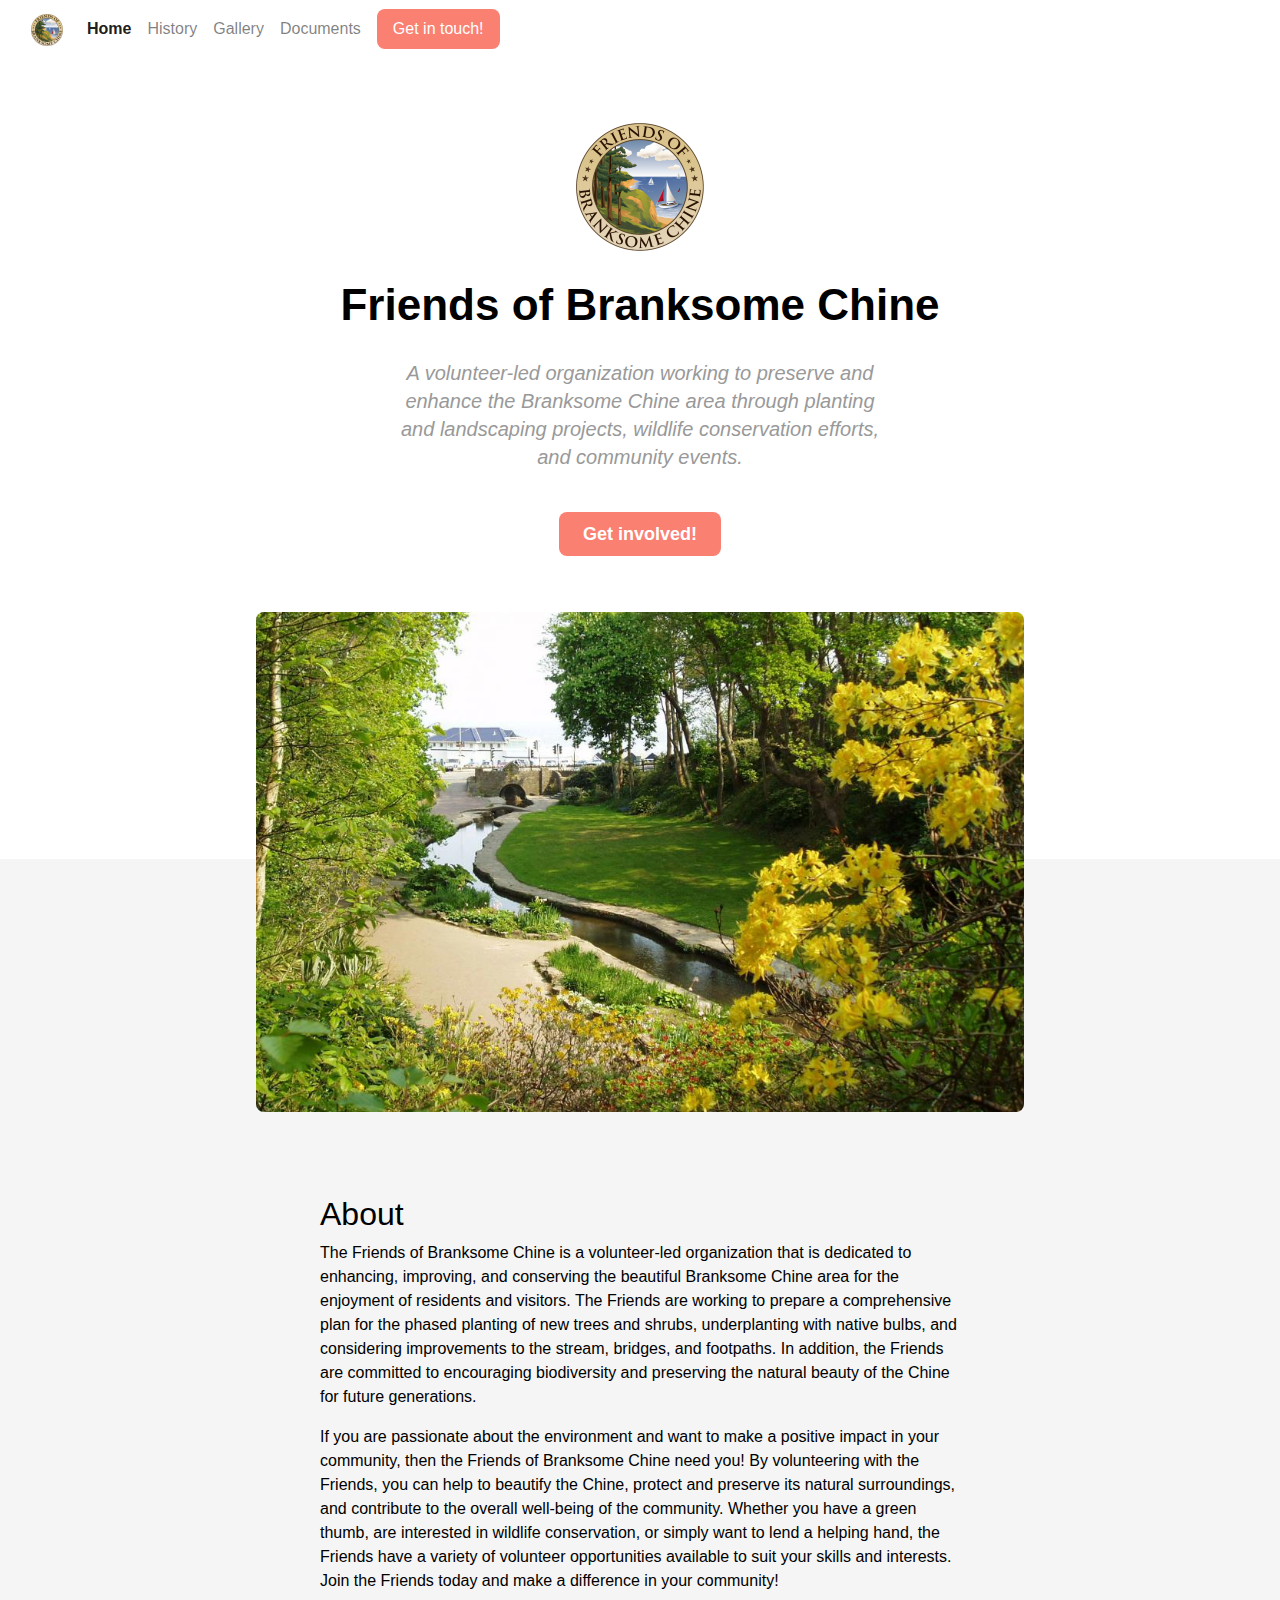
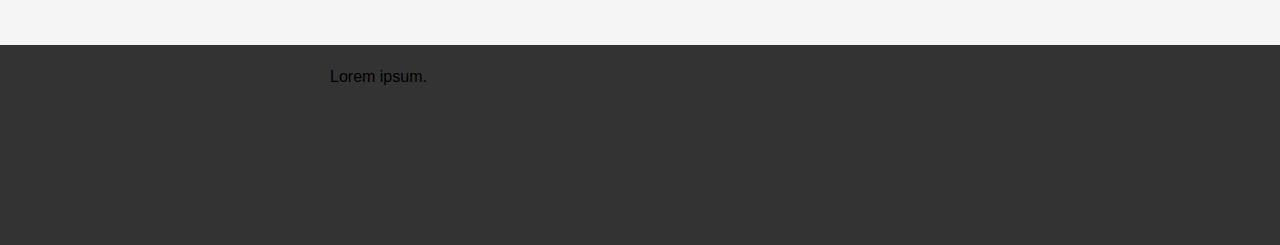
==== index.html @ 17264a04 "gallery tabs" ====
<!DOCTYPE html>
<html lang="en">
<head>
  <meta charset="UTF-8">
  <meta http-equiv="X-UA-Compatible" content="IE=edge">
  <meta name="viewport" content="width=device-width, initial-scale=1.0">
  <title>Friends of Branksome Chine</title>

  <link rel="stylesheet" href="https://cdn.jsdelivr.net/npm/bootstrap@4.3.1/dist/css/bootstrap.min.css" integrity="sha384-ggOyR0iXCbMQv3Xipma34MD+dH/1fQ784/j6cY/iJTQUOhcWr7x9JvoRxT2MZw1T" crossorigin="anonymous">
  <link rel="stylesheet" href="https://cdnjs.cloudflare.com/ajax/libs/font-awesome/6.2.1/css/all.min.css">

  <link rel="stylesheet" href="css/main.css">
  <link rel="stylesheet" href="css/navbar.css">
  <link rel="stylesheet" href="css/header.css">

  <script src="js/main.js"></script>
</head>

<body>

  <nav class="navbar navbar-expand-lg navbar-light bg-light">
    <div class="container-fluid">
      <a class="navbar-brand" href="#">
        <img src="img/logo.png" alt="logo" width="32" height="32">
      </a>
      <button class="navbar-toggler" type="button" data-bs-toggle="collapse" data-bs-target="#navbarTogglerDemo02" aria-controls="navbarTogglerDemo02" aria-expanded="false" aria-label="Toggle navigation">
        <span class="navbar-toggler-icon"></span>
      </button>
      <div class="collapse navbar-collapse" id="navbarTogglerDemo02">
        <ul class="navbar-nav me-auto mb-2 mb-lg-0">
          <li class="nav-item">
            <a class="nav-link active" aria-current="page" href="#">Home</a>
          </li>
          <li class="nav-item">
            <a class="nav-link" href="history.html">History</a>
          </li>
          <li class="nav-item">
            <a class="nav-link" href="gallery.html">Gallery</a>
          </li>
          <li class="nav-item">
            <a class="nav-link" href="documents.html">Documents</a>
          </li>
          <li class="nav-item">
            <a class="navbar-button nav-link" href="contact.html">Get in touch!</a>
          </li>
        </ul>
      </div>
    </div>
  </nav>

  <div class="header" style="height: 800px">
    <div class="section-container">
      <img src="img/logo.png" alt="logo" width="128" height="128">
      <h1>Friends of Branksome Chine</h1>
      <h3>A volunteer-led organization working to preserve and enhance the Branksome Chine area through planting and landscaping projects, wildlife conservation efforts, and community events.</h3>
      <a href="contact.html" class="button-main">Get involved!</a>
    </div>
    <img src="img/header.jpg" alt="header" id="header-img">
  </div>

  <div class="margin-container">
    <div class="section-container">
      <h2>About</h2>
      <p>The Friends of Branksome Chine is a volunteer-led organization that is dedicated to enhancing, improving, and conserving the beautiful Branksome Chine area for the enjoyment of residents and visitors. The Friends are working to prepare a comprehensive plan for the phased planting of new trees and shrubs, underplanting with native bulbs, and considering improvements to the stream, bridges, and footpaths. In addition, the Friends are committed to encouraging biodiversity and preserving the natural beauty of the Chine for future generations.</p>
      <p>If you are passionate about the environment and want to make a positive impact in your community, then the Friends of Branksome Chine need you! By volunteering with the Friends, you can help to beautify the Chine, protect and preserve its natural surroundings, and contribute to the overall well-being of the community. Whether you have a green thumb, are interested in wildlife conservation, or simply want to lend a helping hand, the Friends have a variety of volunteer opportunities available to suit your skills and interests. Join the Friends today and make a difference in your community!</p>
    </div>
  </div>

  <div class="footer">
    <div class="margin-container">
      <p>Lorem ipsum.</p>
    </div>
  </div>

</body>
</html>
---- css/main.css ----
* {
  box-sizing: border-box;
  /* border: 1px solid red; */
  font-family: 'Segoe UI', Tahoma, Verdana, sans-serif;
  color: black;
}

html { scroll-behavior:smooth }

body {
  margin: 0;
  background-color: whitesmoke;
}

h1 {
  margin: 64px auto;
  text-align: center;
  font-weight: 700;
}

p {
  font-size: 16px;
}

.blockquote {
  font-size: 16px;
  font-style: italic;
  opacity: 0.9;
  padding-left: 32px;
  margin: 32px;
  margin-left: 16px;
  border-left: 4px solid lightgray;
}

.img-history {
  width: 80%;
  height: 400px;
  margin: 32px auto;
  border-radius: 8px;
}

/* CONTAINERS */

.margin-container {
  margin: 0 25%;
}

.section-container {
  padding: 36px 0;
}

.doc-container {
  margin-top: -664px;
  margin-bottom: 128px;
}

.doc-item {
  width: 100%;
  height: 64px;
  margin-bottom: 16px;
  background-color: whitesmoke;
  border-radius: 8px;
}

.tabs-container {
  border-radius: 8px;
  display: flex;
  padding: 8px;
}

.tab {
  background-color: white;
  padding: 8px 16px;
  width: 128px;
  color: #888;
}

.tab:hover {
  color: #888;
  text-decoration: none;
  border-bottom: 4px solid rgba(250, 128, 114, 0.238);
}

.tab-active {
  background-color: white;
  padding: 8px 16px;
  width: 128px;
  font-weight: bold;
  color: black;
  border-bottom: 4px solid salmon;
}

.tab-active:hover {
  color: black;
  text-decoration: none;
}

.footer {
  background-color: #333;
  color: #aaa;
  padding: 20px;
  height: 200px;
}

/* BUTTONS */

.button-main {
  padding: 12px 24px;
  background-color: salmon;
  border-radius: 8px;
  text-decoration: none;
  color: white;
  font-size: large;
  font-weight: 600;
}

.button-main:hover {
  background-color: #ec6155;
  color: white;
  text-decoration: none;
}

/* FORMS */

.google-form {
  margin: 0 auto;
  width: 640px;
}
---- css/navbar.css ----
/* .navbar-main {
  overflow: hidden;
  background-color: white;
}

.navbar-main a {
  float: left;
  display: block;
  color: black;
  text-align: center;
  padding: 12px 24px;
  text-decoration: none;
  font-size: 16px;
}

.navbar-main a:hover {
  border-bottom: 4px solid #a9e4d0;
}

.navbar-main a.active {
  border-bottom: 4px solid #129c6e;
}

.navbar-main .icon {
  display: none;
}

@media screen and (max-width: 600px) {
  .navbar-main a:not(:first-child) {display: none;}
  .navbar-main a.icon {
    float: right;
    display: block;
  }
}

@media screen and (max-width: 600px) {
  .navbar.responsive {position: relative;}
  .navbar.responsive .icon {
    position: absolute;
    right: 0;
    top: 0;
  }
  .navbar.responsive a {
    float: none;
    display: block;
    text-align: left;
  }
} */

.navbar {
  background-color: white !important;
  top: 0;
  position: sticky;
  z-index: 5;
}

.nav-item .active {
  font-weight: 700;
}

.navbar-button {
  padding: 8px 16px !important;
  margin: 0 8px;
  border-radius: 8px;
  font-weight: 500;
  color: white !important;
  background-color: salmon;
}

.navbar-button:hover {
  background-color: tomato;
}
---- css/header.css ----
#header-img {
  width: 60%;
  border-radius: 8px;
  height: 500px;
  object-fit: cover;
}

#logo {
  width: 200px;
  border-radius: 50%;
  /* box-shadow: 0 10px 20px #aaa; */
}

.header {
  text-align: center;
  color: black;
  background-color: white;
  height: 640px;
  padding-bottom: 100px;
  display: flex;
  flex-direction: column;
  align-items: center;

  overflow: visible;
  margin-bottom: 300px;
}

.header .section-container {
  padding: 64px 25%;
}

.header h1 {
  font-size: 44px;
  line-height: 44px;
  margin: 32px 0;
}

.header h3 {
  font-weight: 400;
  font-size: 20px;
  font-style: italic;
  line-height: 28px;
  color: #999;
  margin: auto;
  margin-bottom: 50px;
  max-width: 500px;
}

.header h3 a {
  color: salmon;
  font-weight: 500;
}
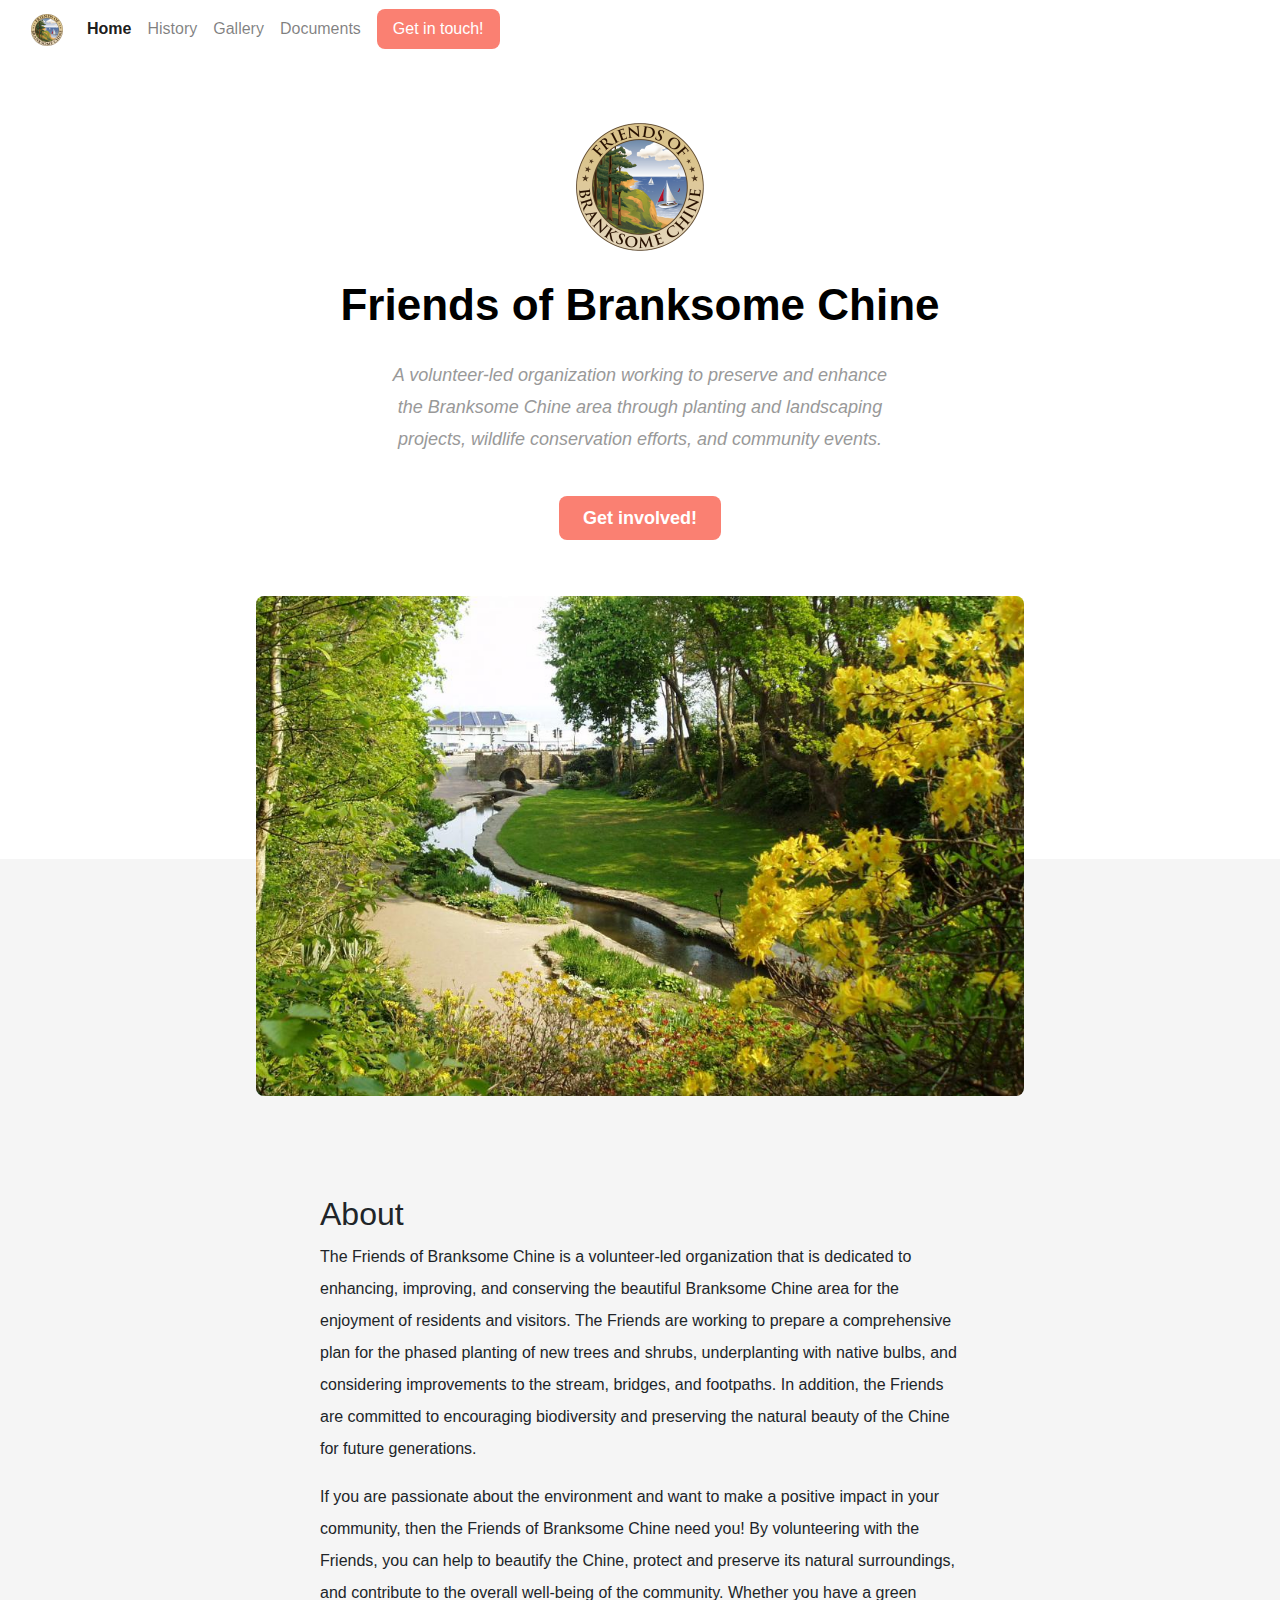
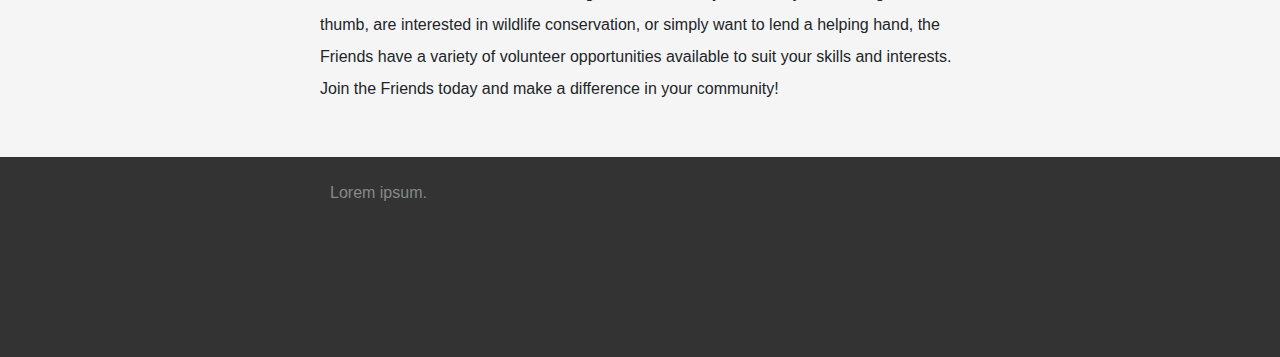
==== commit f136410d: "documents" ====
--- a/index.html
+++ b/index.html
@@ -13,7 +13,8 @@
   <link rel="stylesheet" href="css/navbar.css">
   <link rel="stylesheet" href="css/header.css">
 
-  <script src="js/main.js"></script>
+  <link rel="icon" type="image/x-icon" href="img/logo.png">
+  <!-- <script src="js/main.js"></script> -->
 </head>
 
 <body>
--- a/css/main.css
+++ b/css/main.css
@@ -2,7 +2,6 @@
   box-sizing: border-box;
   /* border: 1px solid red; */
   font-family: 'Segoe UI', Tahoma, Verdana, sans-serif;
-  color: black;
 }
 
 html { scroll-behavior:smooth }
@@ -20,6 +19,7 @@
 
 p {
   font-size: 16px;
+  line-height: 32px;
 }
 
 .blockquote {
@@ -35,7 +35,10 @@
 .img-history {
   width: 80%;
   height: 400px;
+  object-fit: cover;
   margin: 32px auto;
+  display: flex;
+  align-self: center;
   border-radius: 8px;
 }
 
@@ -50,16 +53,44 @@
 }
 
 .doc-container {
-  margin-top: -664px;
-  margin-bottom: 128px;
+  margin-top: -700px;
+  margin-bottom: 200px;
 }
 
 .doc-item {
   width: 100%;
   height: 64px;
   margin-bottom: 16px;
+  color: black;
+  text-decoration: none;
   background-color: whitesmoke;
   border-radius: 8px;
+  display: flex;
+  align-items: center;
+  justify-content: flex-start;
+  padding: 0 8px;
+}
+
+.doc-item:hover {
+  color: black;
+  background-color: #efefef;
+  text-decoration: none;
+}
+
+.fa-file-pdf {
+  color: tomato;
+  padding: 0 16px;
+}
+
+.fa-up-right-from-square {
+  padding: 0 16px;
+  margin-left: auto;
+}
+
+.doc-item p {
+  margin: 0;
+  line-height: 20px;
+  padding-right: 16px;
 }
 
 .tabs-container {
@@ -97,7 +128,7 @@
 
 .footer {
   background-color: #333;
-  color: #aaa;
+  color: #888;
   padding: 20px;
   height: 200px;
 }
--- a/css/header.css
+++ b/css/header.css
@@ -37,9 +37,9 @@
 
 .header h3 {
   font-weight: 400;
-  font-size: 20px;
+  font-size: 18px;
   font-style: italic;
-  line-height: 28px;
+  line-height: 32px;
   color: #999;
   margin: auto;
   margin-bottom: 50px;
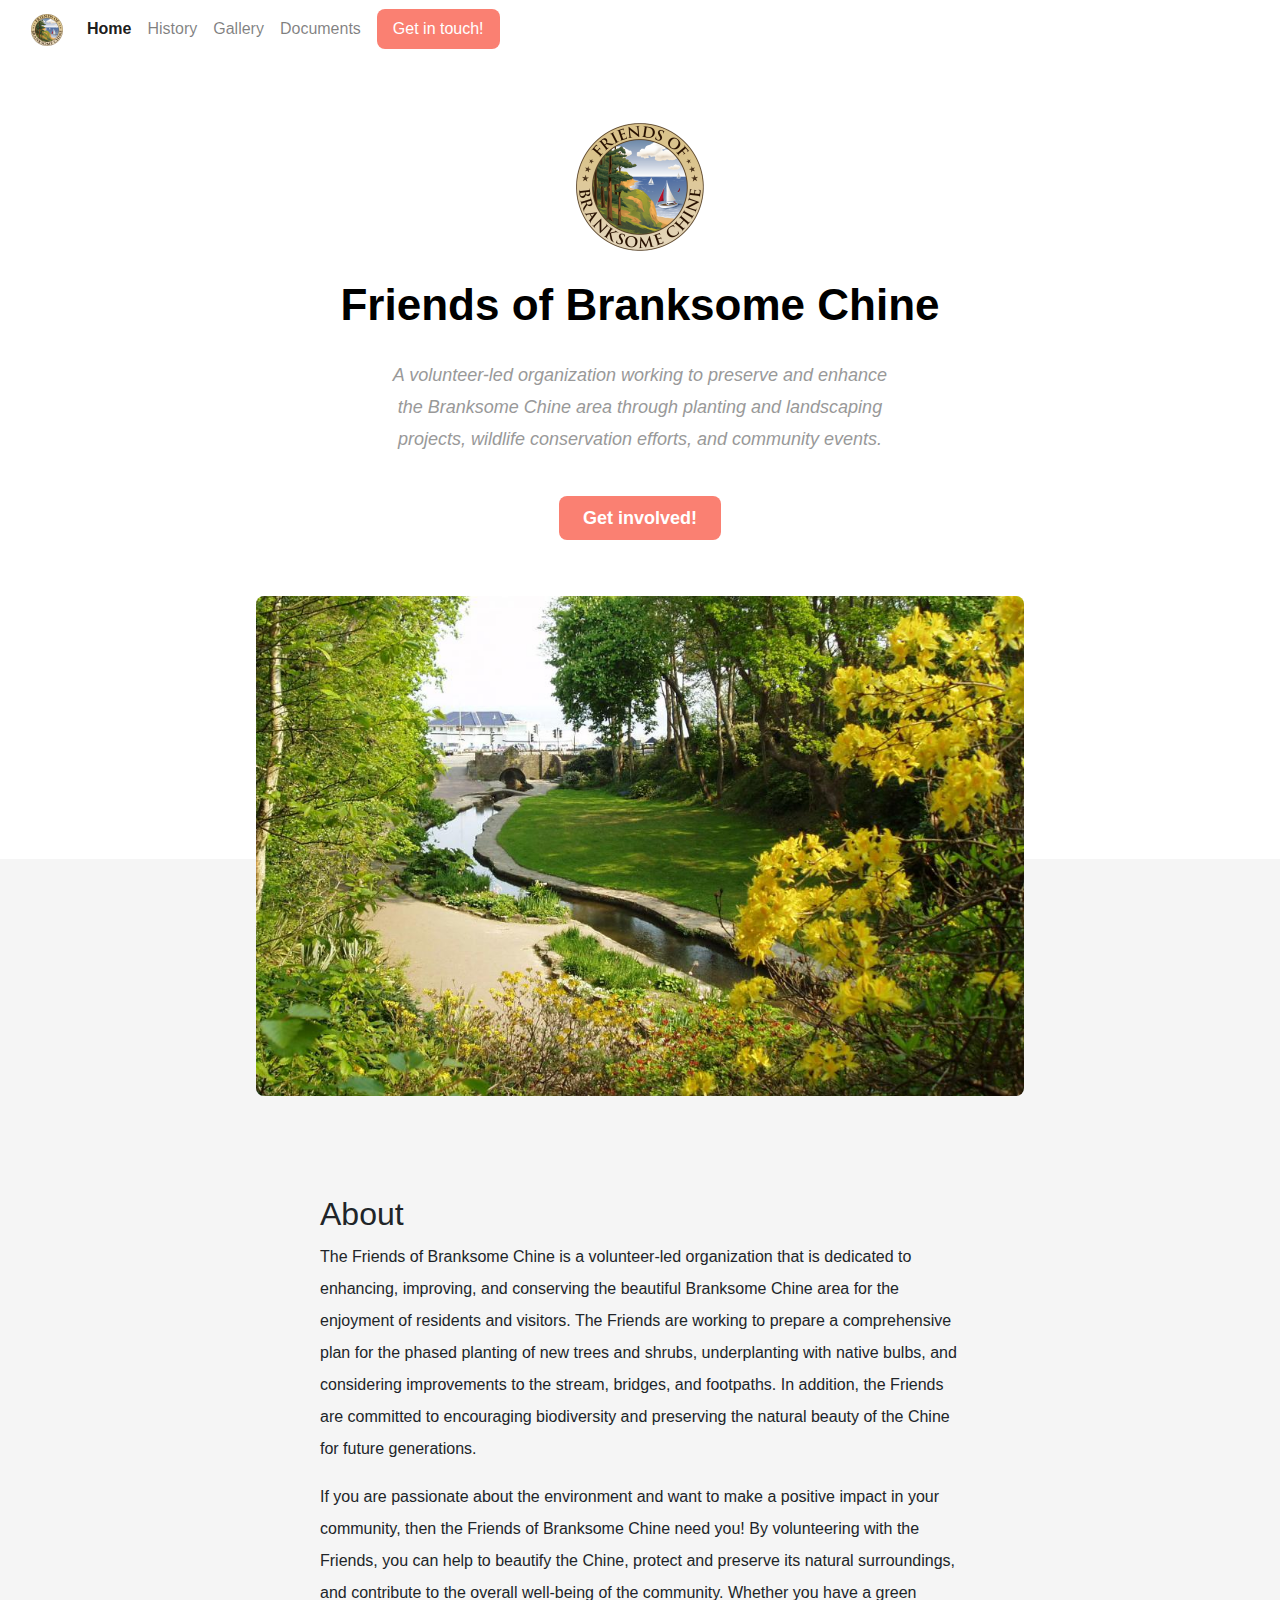
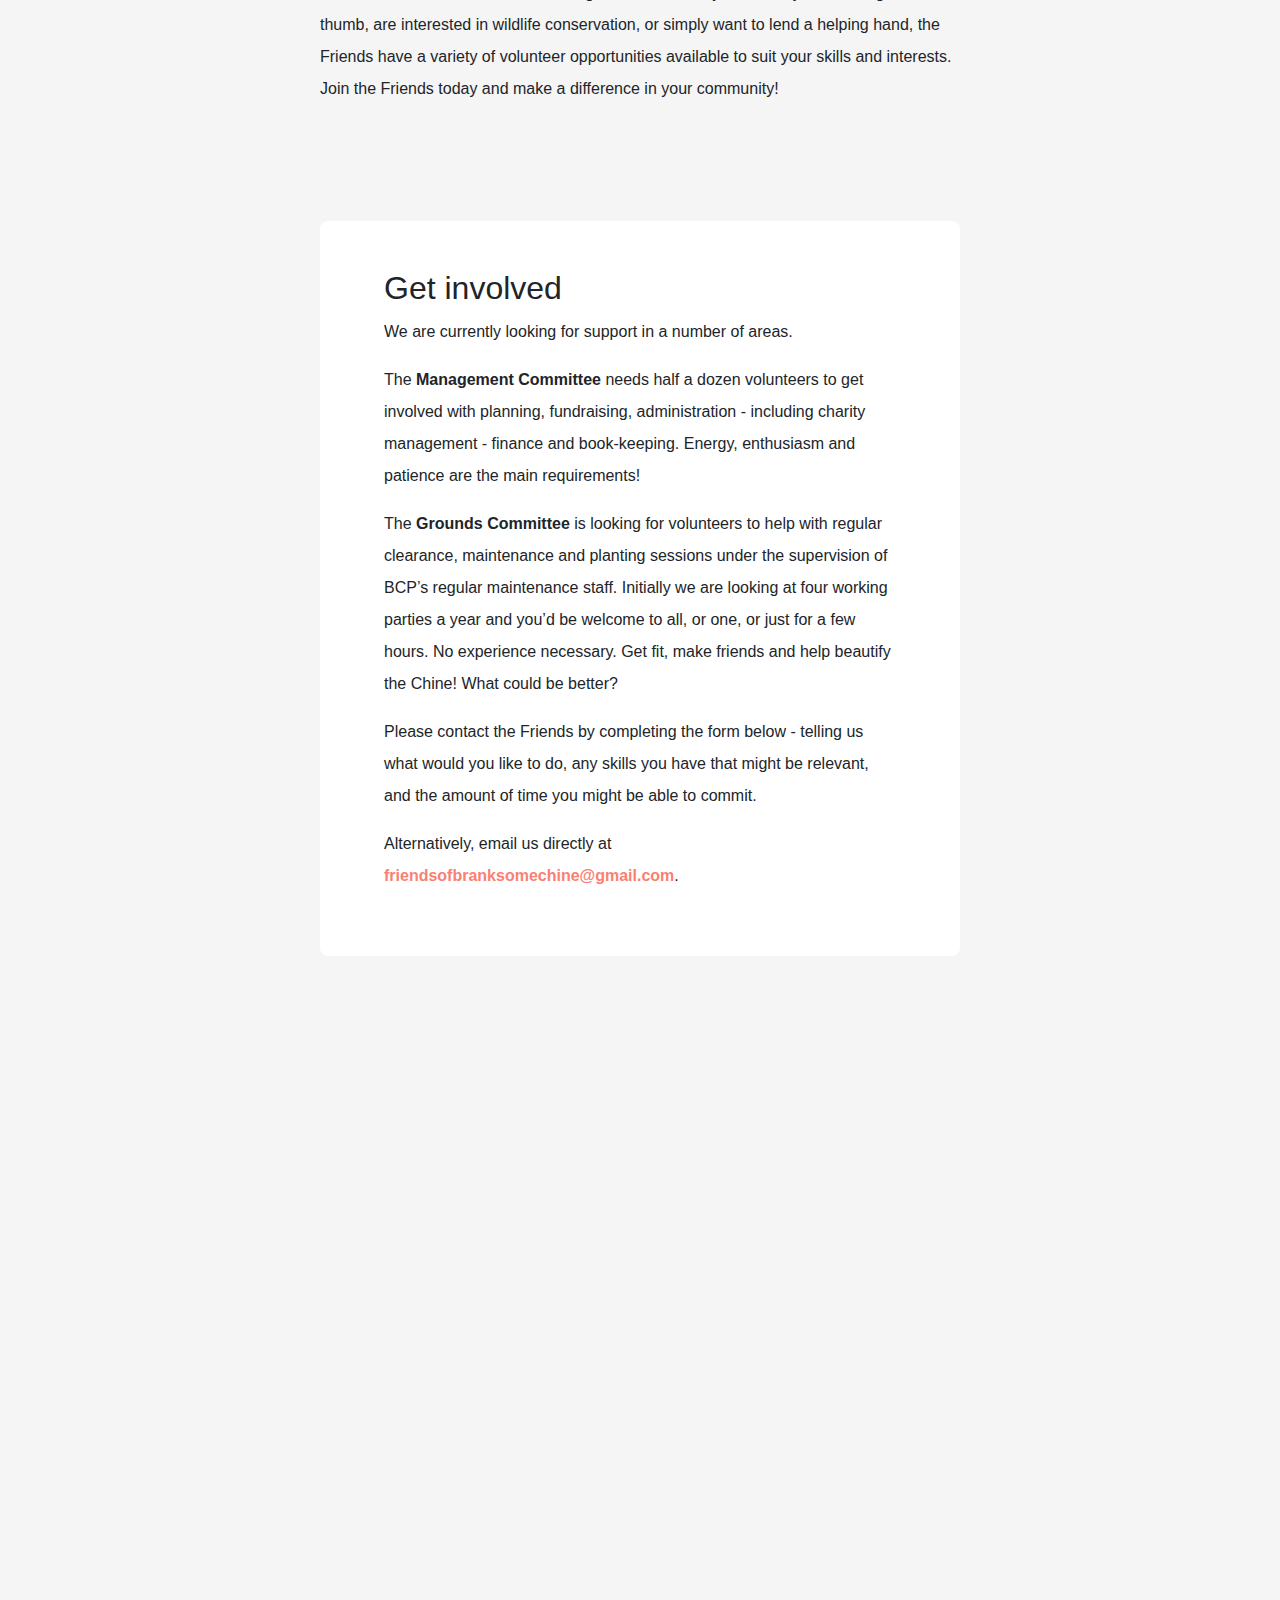
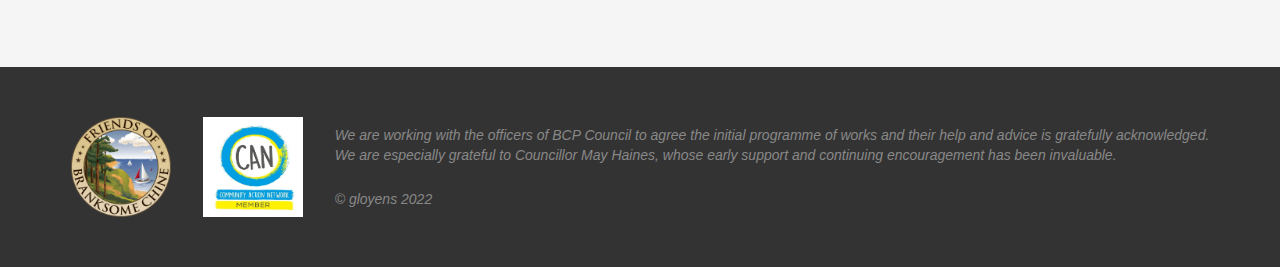
==== commit 9df63b05: "gallery popups, footer, content" ====
--- a/index.html
+++ b/index.html
@@ -54,7 +54,7 @@
       <img src="img/logo.png" alt="logo" width="128" height="128">
       <h1>Friends of Branksome Chine</h1>
       <h3>A volunteer-led organization working to preserve and enhance the Branksome Chine area through planting and landscaping projects, wildlife conservation efforts, and community events.</h3>
-      <a href="contact.html" class="button-main">Get involved!</a>
+      <a href="#get-involved" class="button-main">Get involved!</a>
     </div>
     <img src="img/header.jpg" alt="header" id="header-img">
   </div>
@@ -67,11 +67,29 @@
     </div>
   </div>
 
+  <div class="card-main" id="get-involved">
+    <h2>Get involved</h2>
+    <p>We are currently looking for support in a number of areas.</p>
+    <p>The <strong>Management Committee</strong> needs half a dozen volunteers to get involved with planning, fundraising, administration - including charity management - finance and book-keeping. Energy, enthusiasm and patience are the main requirements!</p>
+    <p>The <strong>Grounds Committee</strong> is looking for volunteers to help with regular clearance, maintenance and planting sessions under the supervision of BCP’s regular maintenance staff. Initially we are looking at four working parties a year and you’d be welcome to all, or one, or just for a few hours. No experience necessary. Get fit, make friends and help beautify the Chine! What could be better?</p>
+    <p>Please contact the Friends by completing the form below - telling us what would you like to do, any skills you have that might be relevant, and the amount of time you might be able to commit.</p>
+    <p>Alternatively, email us directly at <strong><a href="mailto:friendsofbranksomechine@gmail.com" style="color: salmon">friendsofbranksomechine@gmail.com</a></strong>.</p>
+  </div>
+
+  <div class="google-form">
+    <iframe src="https://docs.google.com/forms/d/e/1FAIpQLSddshNO_kPWOwT99ey_p-pSuvCIzfY43N3H43r5uEyTrW9k_w/viewform?embedded=true" width="640" height="640" frameborder="0" marginheight="0" marginwidth="0">Loading…</iframe>
+  </div>
+
+
   <div class="footer">
-    <div class="margin-container">
-      <p>Lorem ipsum.</p>
+    <div class="footer-container">
+      <img src="img/logo.png">
+      <img src="img/can-logo.jpg">
+      <div>
+        <p>We are working with the officers of BCP Council to agree the initial programme of works and their help and advice is gratefully acknowledged.<br>We are especially grateful to Councillor May Haines, whose early support and continuing encouragement has been invaluable.</p><br>
+        <p>© <a href="github.com/gloyens">gloyens</a> 2022</p>
+      </div>
     </div>
-  </div>
 
 </body>
 </html>
--- a/css/main.css
+++ b/css/main.css
@@ -126,11 +126,49 @@
   text-decoration: none;
 }
 
+
+.card-main {
+  background-color: white;
+  border-radius: 8px;
+  padding: 48px 64px;
+  width: 640px;
+  margin: 64px auto;
+}
+
+/* FOOTER */
+
 .footer {
   background-color: #333;
   color: #888;
   padding: 20px;
   height: 200px;
+  display: flex;
+  align-items: center;
+}
+
+.footer-container {
+  display: flex;
+  width: 100%;
+  align-items: center;
+  justify-content: center;
+  gap: 32px;
+}
+
+.footer-container img {
+  width: 100px;
+  height: 100px;
+}
+
+.footer-container p {
+  margin: 0;
+  font-size: 14px;
+  font-style: italic;
+  line-height: 20px;
+}
+
+.footer-container a {
+  color: #888;
+  text-decoration: none;
 }
 
 /* BUTTONS */
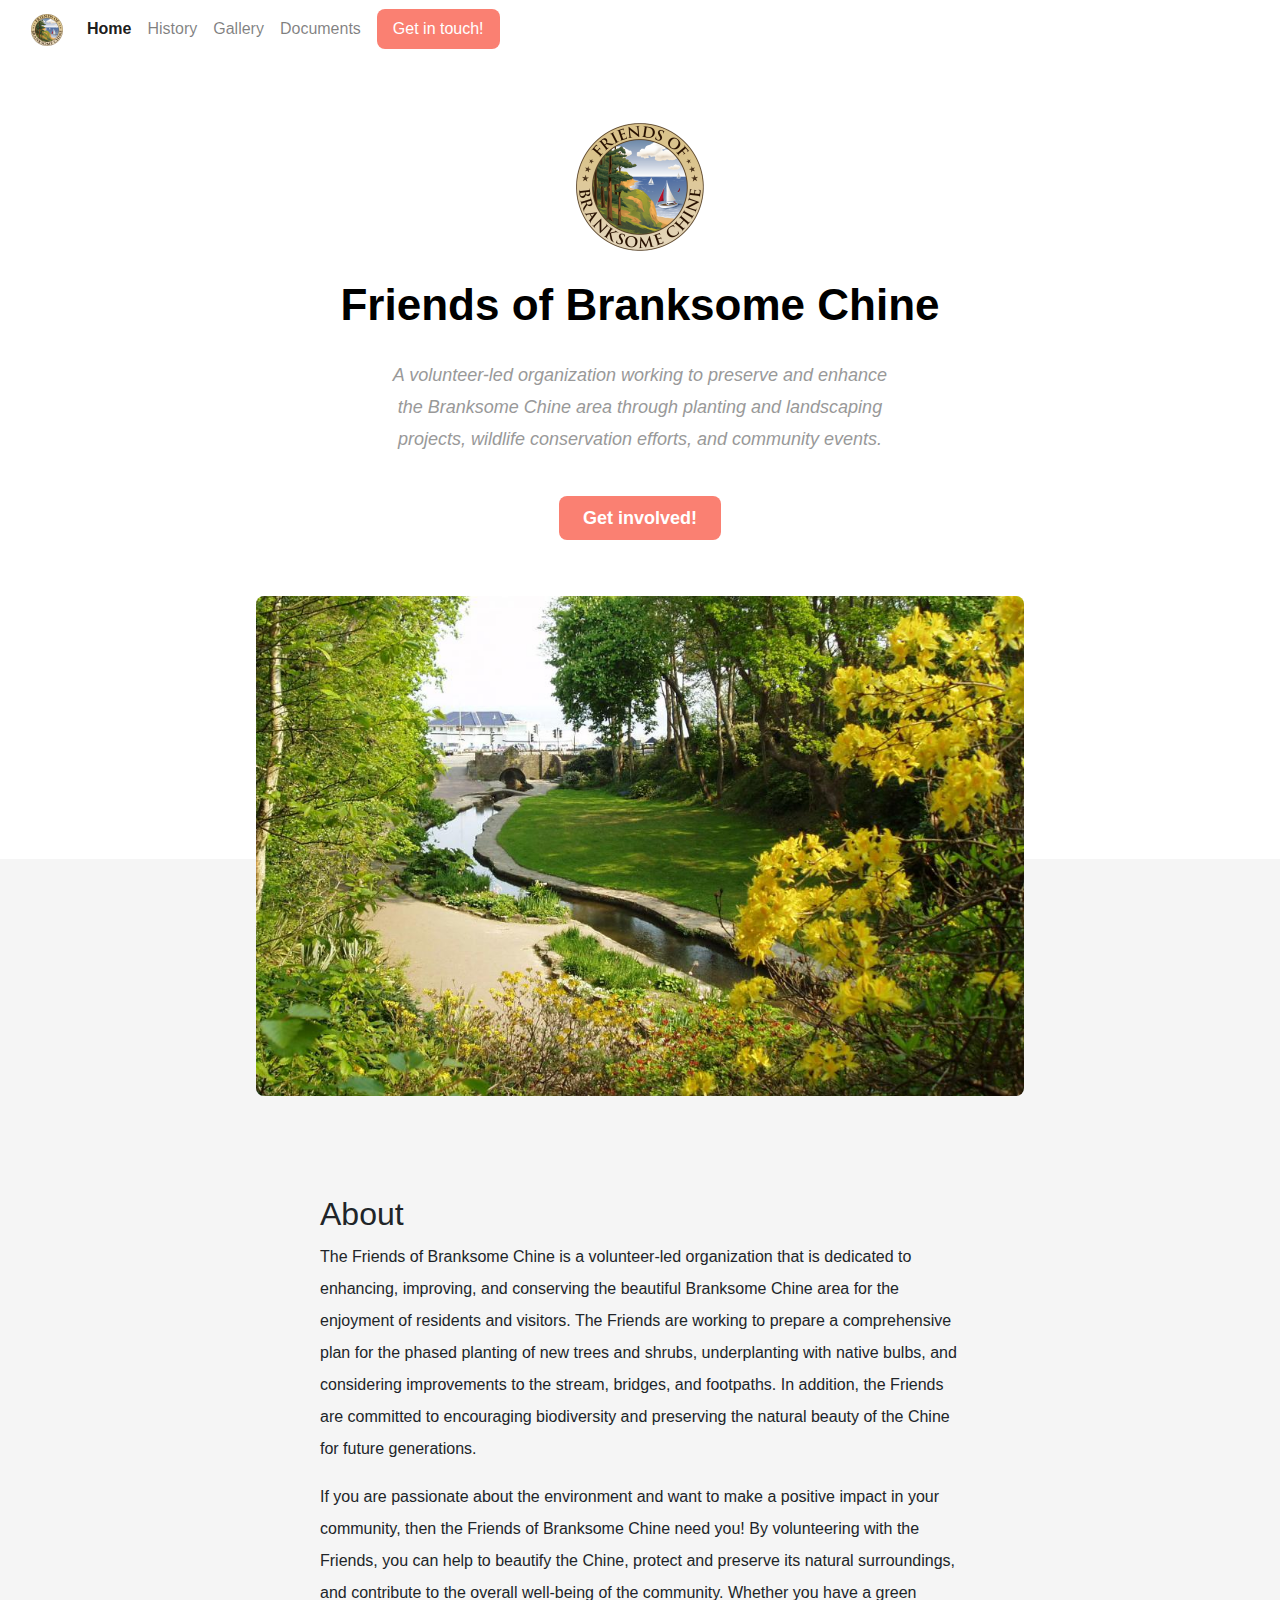
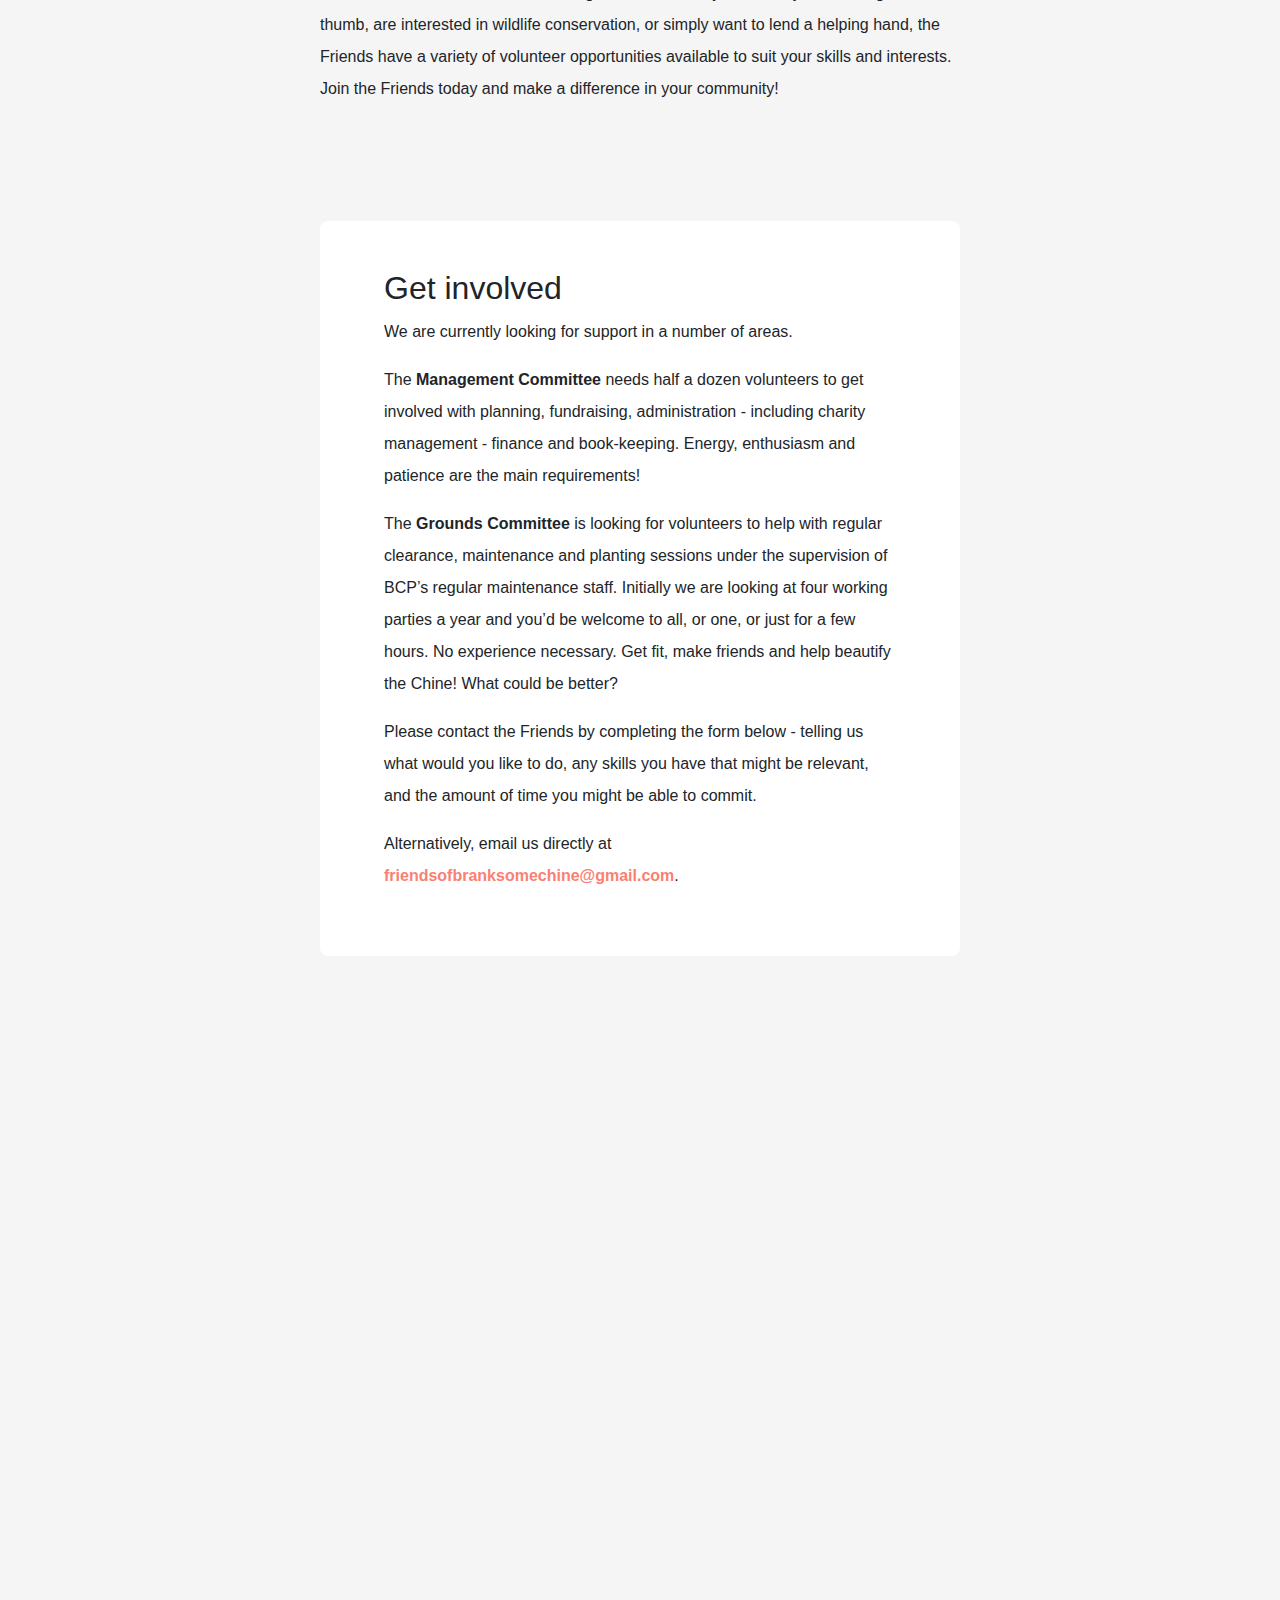
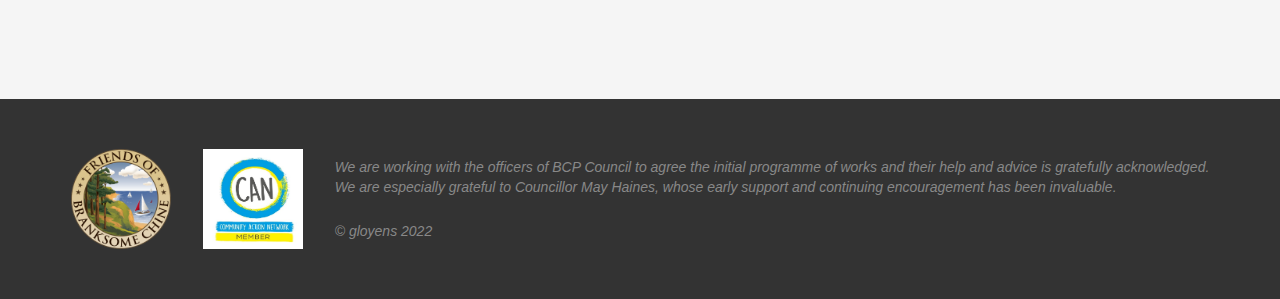
==== commit 406730fd: "sticky footer" ====
--- a/index.html
+++ b/index.html
@@ -14,7 +14,8 @@
   <link rel="stylesheet" href="css/header.css">
 
   <link rel="icon" type="image/x-icon" href="img/logo.png">
-  <!-- <script src="js/main.js"></script> -->
+
+  <script src="js/main.js"></script>
 </head>
 
 <body>
--- a/css/main.css
+++ b/css/main.css
@@ -4,10 +4,18 @@
   font-family: 'Segoe UI', Tahoma, Verdana, sans-serif;
 }
 
-html { scroll-behavior:smooth }
+html {
+  scroll-behavior: smooth;
+
+  /* sticky footer */
+  position: relative;
+  min-height: 100%;
+  padding-bottom: 200px;
+}
 
 body {
   margin: 0;
+  margin-bottom: 32px;
   background-color: whitesmoke;
 }
 
@@ -144,6 +152,11 @@
   height: 200px;
   display: flex;
   align-items: center;
+
+  /* sticky footer */
+  position: absolute;
+  bottom: 0;
+  width: 100%;
 }
 
 .footer-container {
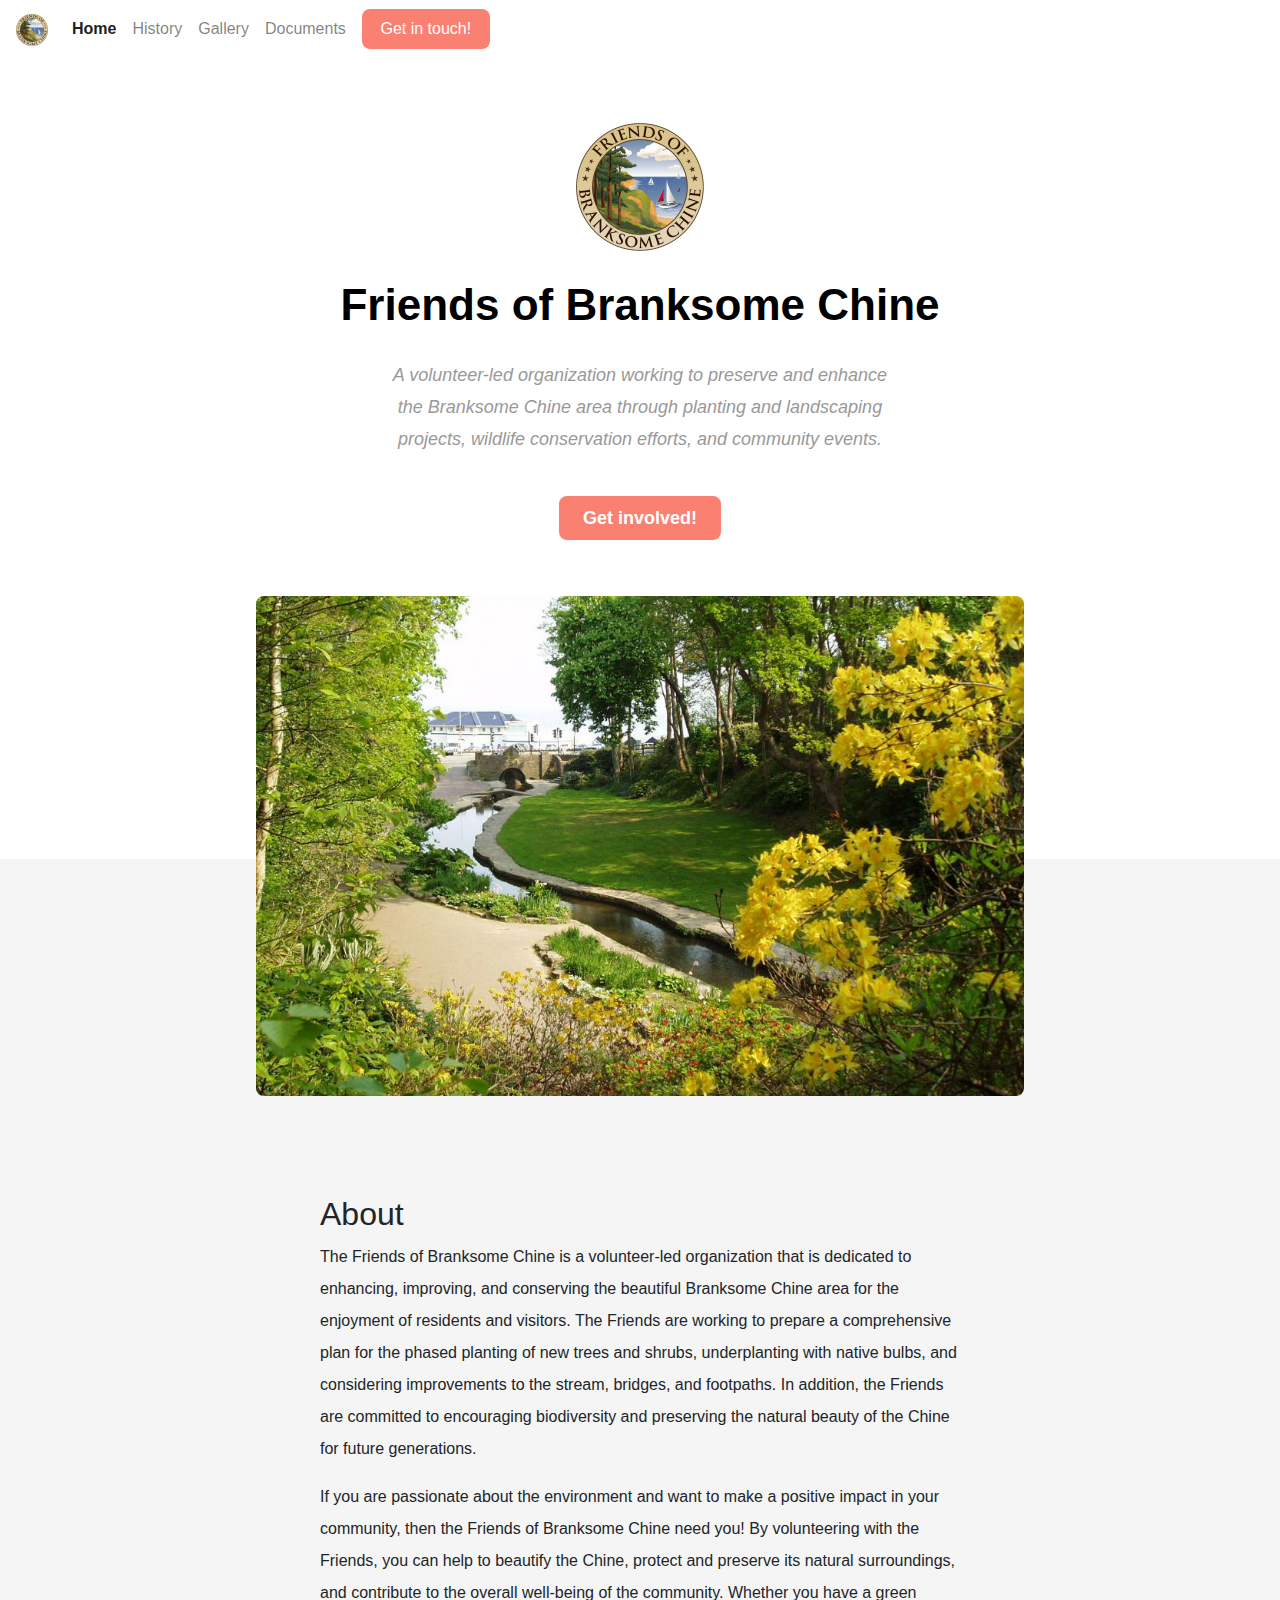
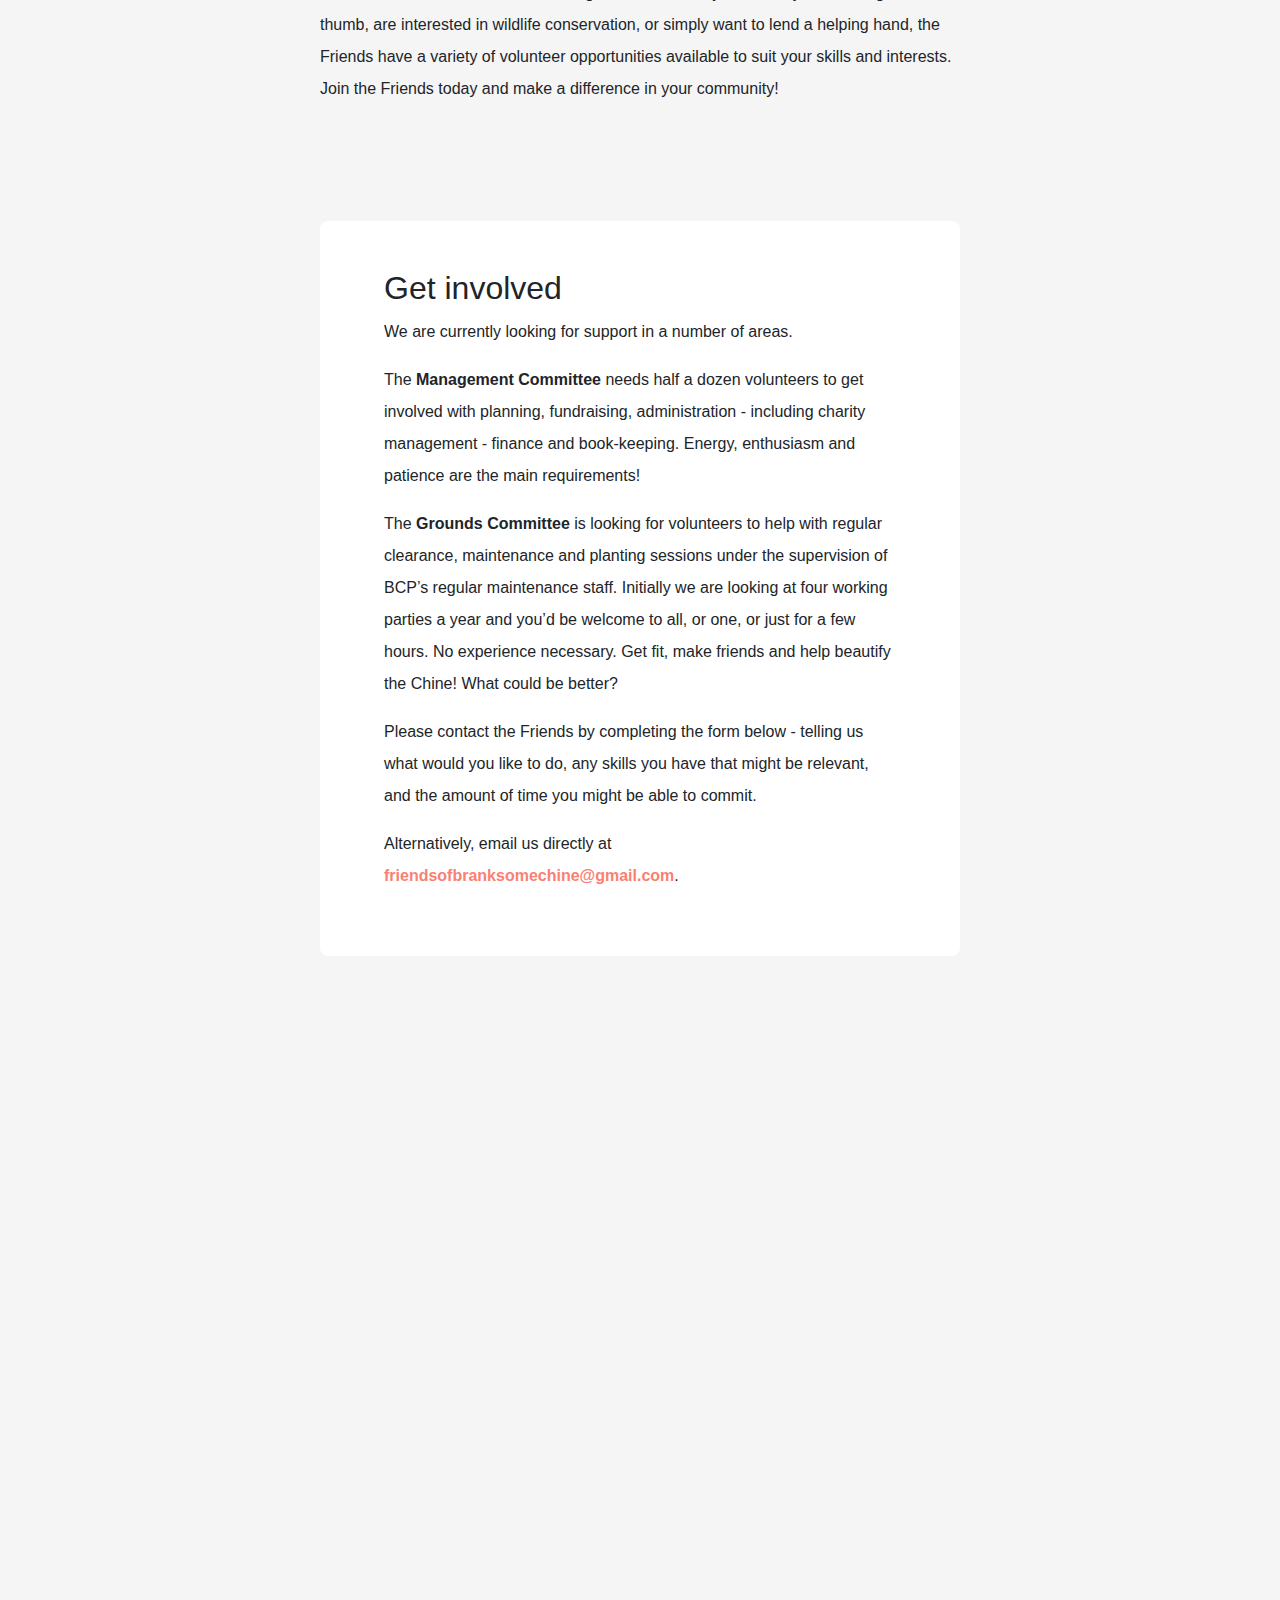
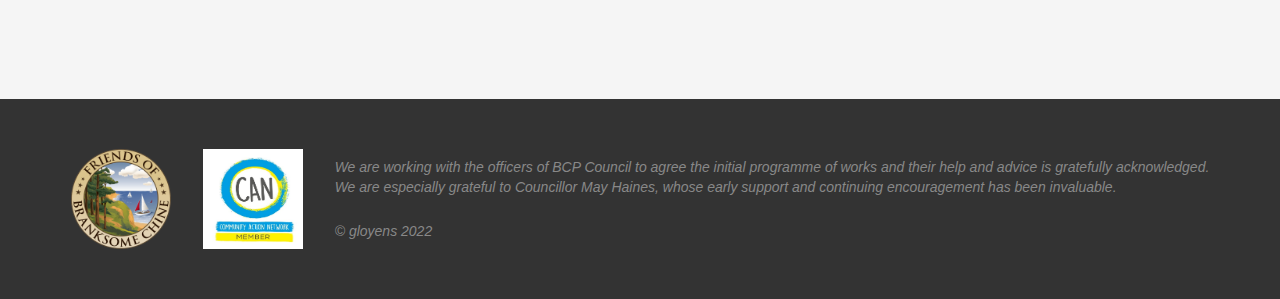
==== commit 0f3ef81d: "make all pages responsive" ====
--- a/index.html
+++ b/index.html
@@ -19,34 +19,30 @@
 </head>
 
 <body>
+  <nav class="navbar navbar-expand-sm navbar-light bg-light">
+    <a class="navbar-brand" href="index.html"><img src="img/logo.png" alt="logo" width="32" height="32"></a>
+    <button class="navbar-toggler" type="button" data-toggle="collapse" data-target="#navbarSupportedContent" aria-controls="navbarSupportedContent" aria-expanded="false" aria-label="Toggle navigation">
+      <span class="navbar-toggler-icon"></span>
+    </button>
 
-  <nav class="navbar navbar-expand-lg navbar-light bg-light">
-    <div class="container-fluid">
-      <a class="navbar-brand" href="#">
-        <img src="img/logo.png" alt="logo" width="32" height="32">
-      </a>
-      <button class="navbar-toggler" type="button" data-bs-toggle="collapse" data-bs-target="#navbarTogglerDemo02" aria-controls="navbarTogglerDemo02" aria-expanded="false" aria-label="Toggle navigation">
-        <span class="navbar-toggler-icon"></span>
-      </button>
-      <div class="collapse navbar-collapse" id="navbarTogglerDemo02">
-        <ul class="navbar-nav me-auto mb-2 mb-lg-0">
-          <li class="nav-item">
-            <a class="nav-link active" aria-current="page" href="#">Home</a>
-          </li>
-          <li class="nav-item">
-            <a class="nav-link" href="history.html">History</a>
-          </li>
-          <li class="nav-item">
-            <a class="nav-link" href="gallery.html">Gallery</a>
-          </li>
-          <li class="nav-item">
-            <a class="nav-link" href="documents.html">Documents</a>
-          </li>
-          <li class="nav-item">
-            <a class="navbar-button nav-link" href="contact.html">Get in touch!</a>
-          </li>
-        </ul>
-      </div>
+    <div class="collapse navbar-collapse" id="navbarSupportedContent">
+      <ul class="navbar-nav me-auto mb-2 mb-lg-0">
+        <li class="nav-item">
+          <a class="nav-link active" aria-current="page" href="#">Home</a>
+        </li>
+        <li class="nav-item">
+          <a class="nav-link" href="history.html">History</a>
+        </li>
+        <li class="nav-item">
+          <a class="nav-link" href="gallery.html">Gallery</a>
+        </li>
+        <li class="nav-item">
+          <a class="nav-link" href="documents.html">Documents</a>
+        </li>
+        <li class="nav-item">
+          <a class="navbar-button nav-link" href="contact.html">Get in touch!</a>
+        </li>
+      </ul>
     </div>
   </nav>
 
@@ -68,29 +64,38 @@
     </div>
   </div>
 
-  <div class="card-main" id="get-involved">
-    <h2>Get involved</h2>
-    <p>We are currently looking for support in a number of areas.</p>
-    <p>The <strong>Management Committee</strong> needs half a dozen volunteers to get involved with planning, fundraising, administration - including charity management - finance and book-keeping. Energy, enthusiasm and patience are the main requirements!</p>
-    <p>The <strong>Grounds Committee</strong> is looking for volunteers to help with regular clearance, maintenance and planting sessions under the supervision of BCP’s regular maintenance staff. Initially we are looking at four working parties a year and you’d be welcome to all, or one, or just for a few hours. No experience necessary. Get fit, make friends and help beautify the Chine! What could be better?</p>
-    <p>Please contact the Friends by completing the form below - telling us what would you like to do, any skills you have that might be relevant, and the amount of time you might be able to commit.</p>
-    <p>Alternatively, email us directly at <strong><a href="mailto:friendsofbranksomechine@gmail.com" style="color: salmon">friendsofbranksomechine@gmail.com</a></strong>.</p>
+  <div class="card-container">
+    <div class="card-main" id="get-involved">
+      <h2>Get involved</h2>
+      <p>We are currently looking for support in a number of areas.</p>
+      <p>The <strong>Management Committee</strong> needs half a dozen volunteers to get involved with planning, fundraising, administration - including charity management - finance and book-keeping. Energy, enthusiasm and patience are the main requirements!</p>
+      <p>The <strong>Grounds Committee</strong> is looking for volunteers to help with regular clearance, maintenance and planting sessions under the supervision of BCP’s regular maintenance staff. Initially we are looking at four working parties a year and you’d be welcome to all, or one, or just for a few hours. No experience necessary. Get fit, make friends and help beautify the Chine! What could be better?</p>
+      <p>Please contact the Friends by completing the form below - telling us what would you like to do, any skills you have that might be relevant, and the amount of time you might be able to commit.</p>
+      <p>Alternatively, email us directly at <strong><a href="mailto:friendsofbranksomechine@gmail.com" style="color: salmon">friendsofbranksomechine@gmail.com</a></strong>.</p>
+    </div>
   </div>
 
   <div class="google-form">
-    <iframe src="https://docs.google.com/forms/d/e/1FAIpQLSddshNO_kPWOwT99ey_p-pSuvCIzfY43N3H43r5uEyTrW9k_w/viewform?embedded=true" width="640" height="640" frameborder="0" marginheight="0" marginwidth="0">Loading…</iframe>
+    <iframe src="https://docs.google.com/forms/d/e/1FAIpQLSddshNO_kPWOwT99ey_p-pSuvCIzfY43N3H43r5uEyTrW9k_w/viewform?embedded=true" width="100%" height="640" frameborder="0" marginheight="0" marginwidth="0">Loading…</iframe>
   </div>
 
 
   <div class="footer">
     <div class="footer-container">
-      <img src="img/logo.png">
-      <img src="img/can-logo.jpg">
+      <div class="footer-images">
+        <img src="img/logo.png">
+        <img src="img/can-logo.jpg">
+      </div>
       <div>
         <p>We are working with the officers of BCP Council to agree the initial programme of works and their help and advice is gratefully acknowledged.<br>We are especially grateful to Councillor May Haines, whose early support and continuing encouragement has been invaluable.</p><br>
         <p>© <a href="github.com/gloyens">gloyens</a> 2022</p>
       </div>
     </div>
+  </div>
+
+    <script src="https://code.jquery.com/jquery-3.2.1.slim.min.js" integrity="sha384-KJ3o2DKtIkvYIK3UENzmM7KCkRr/rE9/Qpg6aAZGJwFDMVNA/GpGFF93hXpG5KkN" crossorigin="anonymous"></script>
+    <script src="https://cdn.jsdelivr.net/npm/popper.js@1.12.9/dist/umd/popper.min.js" integrity="sha384-ApNbgh9B+Y1QKtv3Rn7W3mgPxhU9K/ScQsAP7hUibX39j7fakFPskvXusvfa0b4Q" crossorigin="anonymous"></script>
+    <script src="https://cdn.jsdelivr.net/npm/bootstrap@4.0.0/dist/js/bootstrap.min.js" integrity="sha384-JZR6Spejh4U02d8jOt6vLEHfe/JQGiRRSQQxSfFWpi1MquVdAyjUar5+76PVCmYl" crossorigin="anonymous"></script>
 
 </body>
 </html>
--- a/css/main.css
+++ b/css/main.css
@@ -41,7 +41,7 @@
 }
 
 .img-history {
-  width: 80%;
+  width: 800px;
   height: 400px;
   object-fit: cover;
   margin: 32px auto;
@@ -50,6 +50,10 @@
   border-radius: 8px;
 }
 
+#history-gallery-bottom {
+  margin-top: 0;
+}
+
 /* CONTAINERS */
 
 .margin-container {
@@ -67,7 +71,7 @@
 
 .doc-item {
   width: 100%;
-  height: 64px;
+  /* height: 64px; */
   margin-bottom: 16px;
   color: black;
   text-decoration: none;
@@ -76,7 +80,7 @@
   display: flex;
   align-items: center;
   justify-content: flex-start;
-  padding: 0 8px;
+  padding: 16px 8px;
 }
 
 .doc-item:hover {
@@ -134,12 +138,16 @@
   text-decoration: none;
 }
 
+.card-container {
+  display: flex;
+  justify-content: center;
+}
 
 .card-main {
   background-color: white;
   border-radius: 8px;
   padding: 48px 64px;
-  width: 640px;
+  max-width: 640px;
   margin: 64px auto;
 }
 
@@ -167,6 +175,12 @@
   gap: 32px;
 }
 
+.footer-images {
+  display: flex;
+  flex-direction: row;
+  gap: 32px;
+}
+
 .footer-container img {
   width: 100px;
   height: 100px;
@@ -206,5 +220,98 @@
 
 .google-form {
   margin: 0 auto;
-  width: 640px;
-}
+  max-width: 640px;
+}
+
+/* RESPONSIVE */
+
+@media (min-width: 769px) and (max-width: 1200px) {
+  #responsive-header {
+    height: 760px;
+    margin-bottom: 200px;
+  }
+}
+
+@media (max-width: 992px) {
+  #popup-image {
+    width: 100%;
+    object-fit: contain;
+    padding: 0;
+    border-radius: 8px;
+  }
+
+  .doc-container {
+    margin-top: -700px;
+    margin-bottom: 200px;
+  }
+}
+
+@media (max-width: 768px) {
+  .margin-container {
+    margin: 0 10%;
+  }
+
+  #header-img {
+    width: 100% !important;
+    border-radius: 0 !important;
+    padding-bottom: 128px;
+  }
+
+  .card-container {
+    padding: 0 32px;
+  }
+
+  .google-form {
+    height: 900px;
+  }
+
+  .footer {
+    height: 320px;
+  }
+
+  .footer-container {
+    flex-direction: column;
+  }
+
+  .img-history {
+    width: 100%;
+    border-radius: 0;
+  }
+
+  /* GALLERY */
+
+  .gallery {
+    padding: 32px !important;
+  }
+
+  .gallery-item:last-child {
+    max-width: 100% !important;
+    margin-bottom: 128px;
+  }
+
+  #responsive-header {
+    height: 760px;
+    margin-bottom: 200px;
+  }
+
+  .doc-container {
+    margin-top: -700px;
+    margin-bottom: 200px;
+  }
+}
+
+@media (max-width: 576px) {
+  #responsive-header {
+    height: 900px;
+    margin-bottom: 100px;
+  }
+
+  .nav-link {
+    margin-left: 16px;
+  }
+
+  .navbar-button {
+    margin: 0 !important;
+    margin-top: 8px !important;
+  }
+}
--- a/css/navbar.css
+++ b/css/navbar.css
@@ -1,52 +1,3 @@
-/* .navbar-main {
-  overflow: hidden;
-  background-color: white;
-}
-
-.navbar-main a {
-  float: left;
-  display: block;
-  color: black;
-  text-align: center;
-  padding: 12px 24px;
-  text-decoration: none;
-  font-size: 16px;
-}
-
-.navbar-main a:hover {
-  border-bottom: 4px solid #a9e4d0;
-}
-
-.navbar-main a.active {
-  border-bottom: 4px solid #129c6e;
-}
-
-.navbar-main .icon {
-  display: none;
-}
-
-@media screen and (max-width: 600px) {
-  .navbar-main a:not(:first-child) {display: none;}
-  .navbar-main a.icon {
-    float: right;
-    display: block;
-  }
-}
-
-@media screen and (max-width: 600px) {
-  .navbar.responsive {position: relative;}
-  .navbar.responsive .icon {
-    position: absolute;
-    right: 0;
-    top: 0;
-  }
-  .navbar.responsive a {
-    float: none;
-    display: block;
-    text-align: left;
-  }
-} */
-
 .navbar {
   background-color: white !important;
   top: 0;
@@ -61,6 +12,8 @@
 .navbar-button {
   padding: 8px 16px !important;
   margin: 0 8px;
+  width: 128px;
+  text-align: center;
   border-radius: 8px;
   font-weight: 500;
   color: white !important;
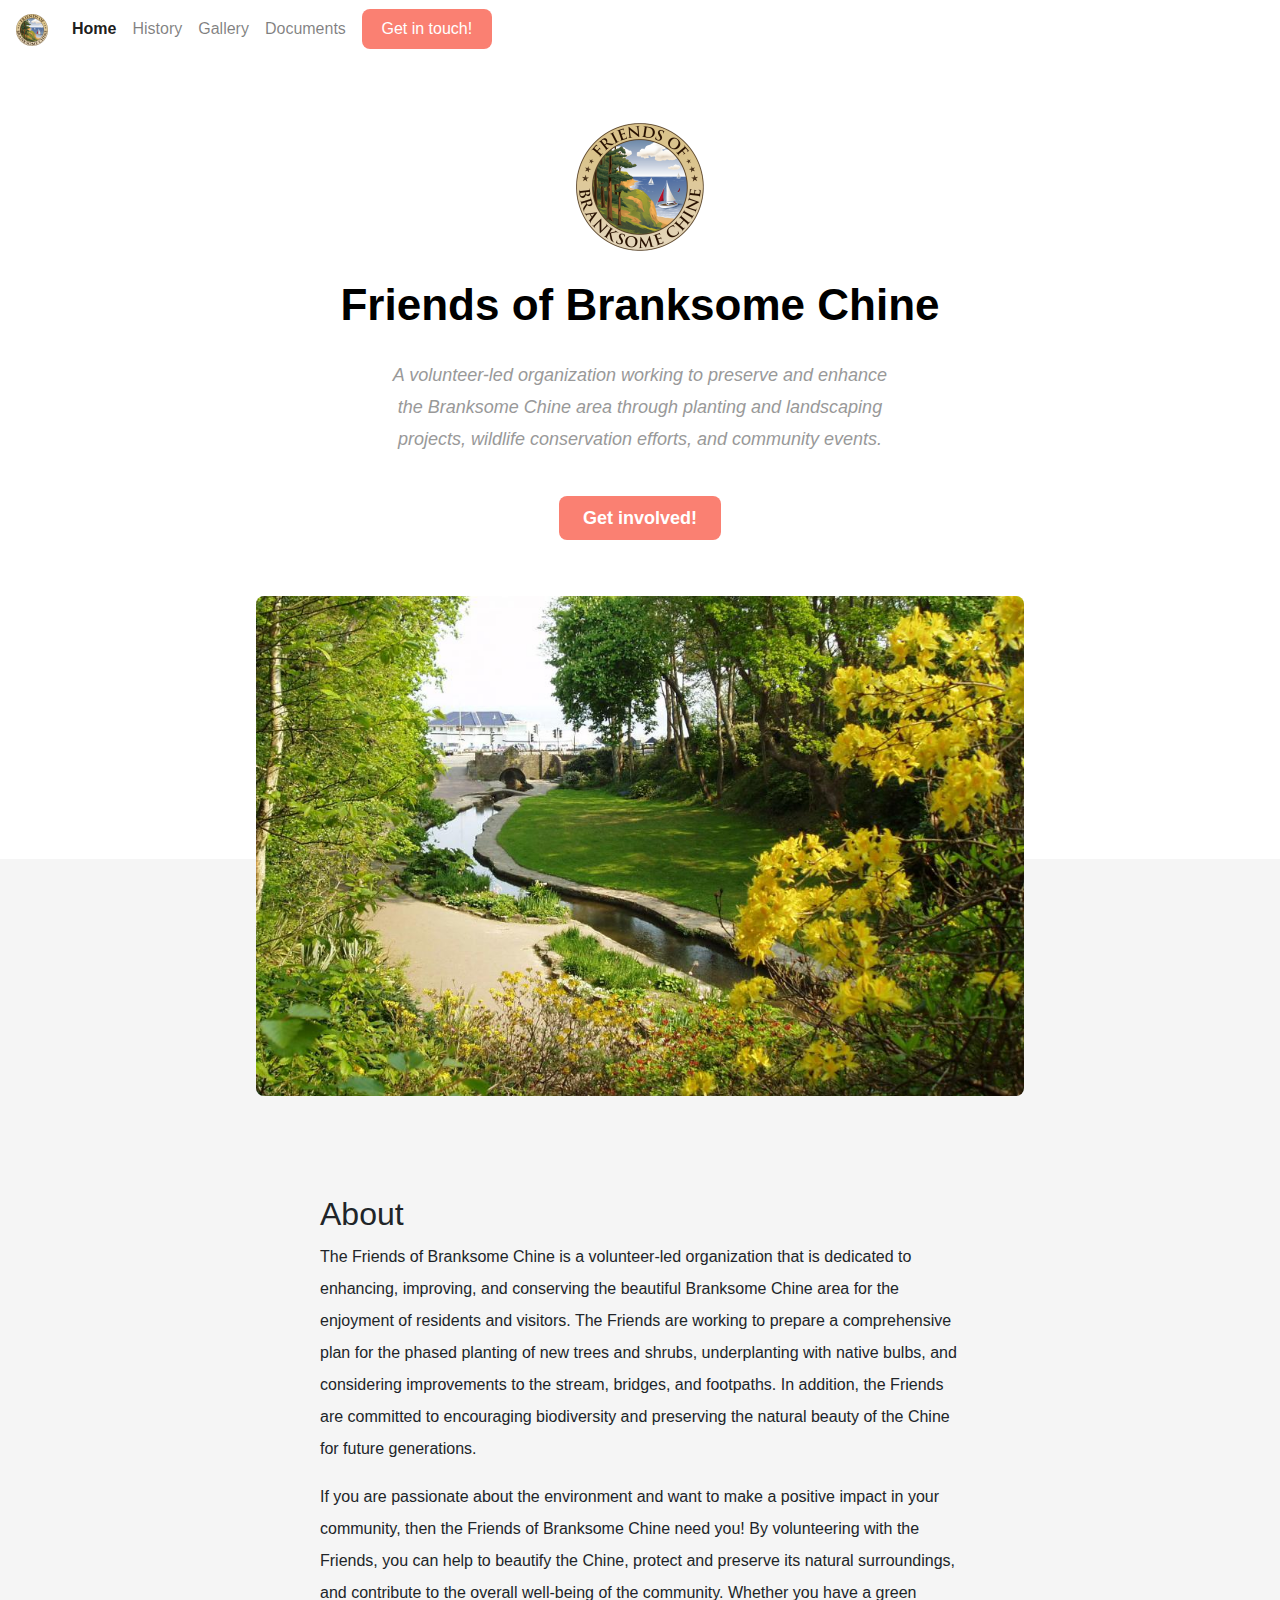
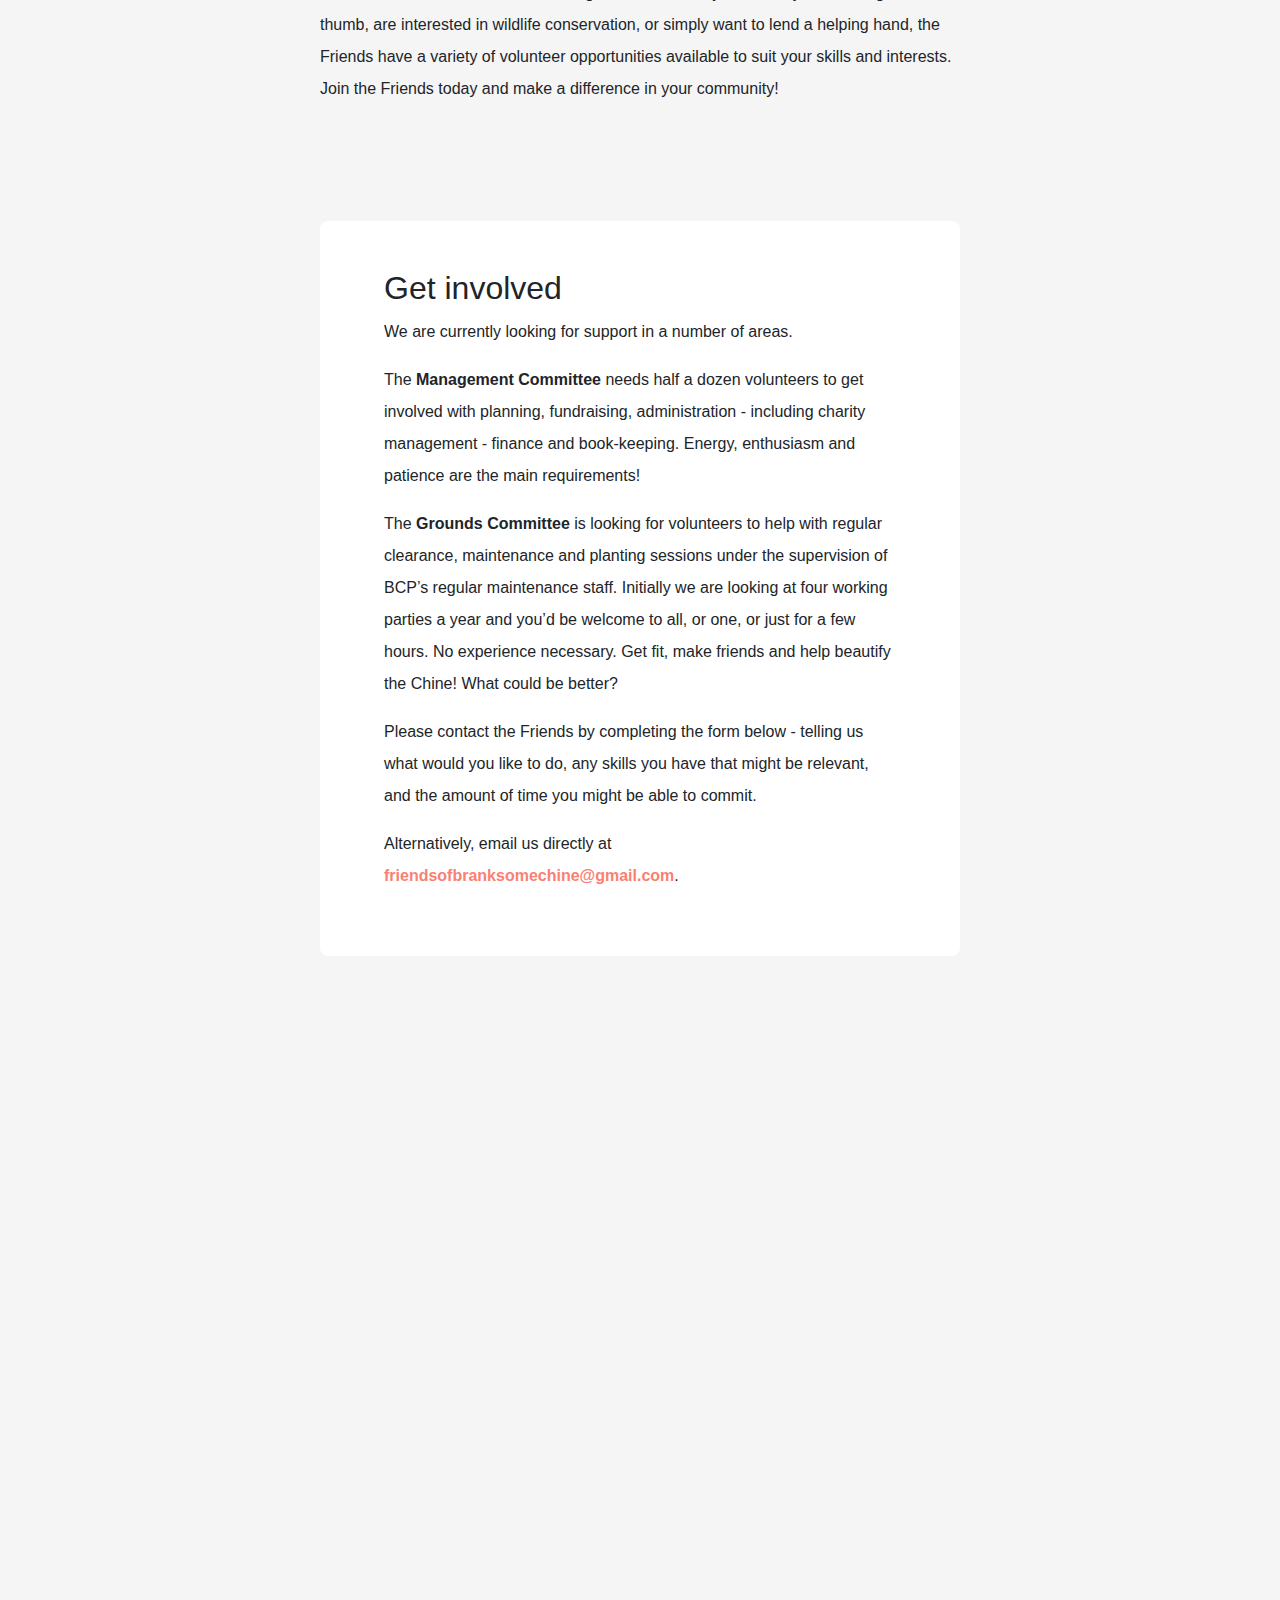
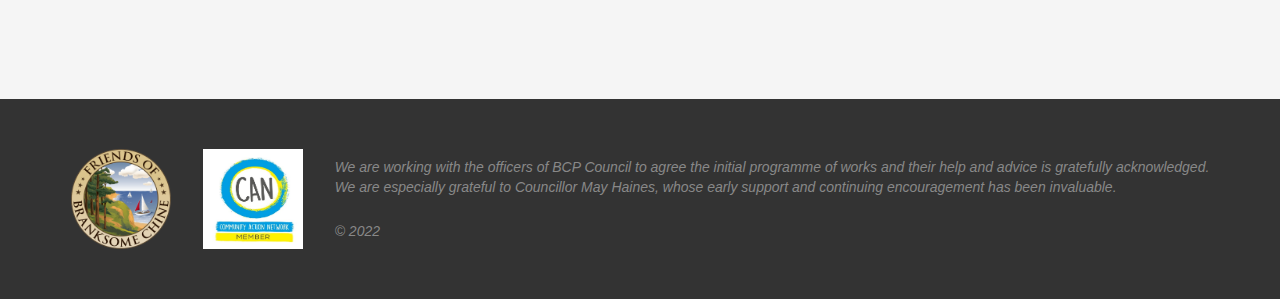
==== commit fa9d3acc: "Requested updates" ====
--- a/index.html
+++ b/index.html
@@ -88,7 +88,7 @@
       </div>
       <div>
         <p>We are working with the officers of BCP Council to agree the initial programme of works and their help and advice is gratefully acknowledged.<br>We are especially grateful to Councillor May Haines, whose early support and continuing encouragement has been invaluable.</p><br>
-        <p>© <a href="github.com/gloyens">gloyens</a> 2022</p>
+        <p>© 2022</p>
       </div>
     </div>
   </div>
--- a/css/main.css
+++ b/css/main.css
@@ -31,7 +31,7 @@
 }
 
 .blockquote {
-  font-size: 16px;
+  font-size: large;
   font-style: italic;
   opacity: 0.9;
   padding-left: 32px;
--- a/css/navbar.css
+++ b/css/navbar.css
@@ -12,7 +12,7 @@
 .navbar-button {
   padding: 8px 16px !important;
   margin: 0 8px;
-  width: 128px;
+  width: 130px;
   text-align: center;
   border-radius: 8px;
   font-weight: 500;
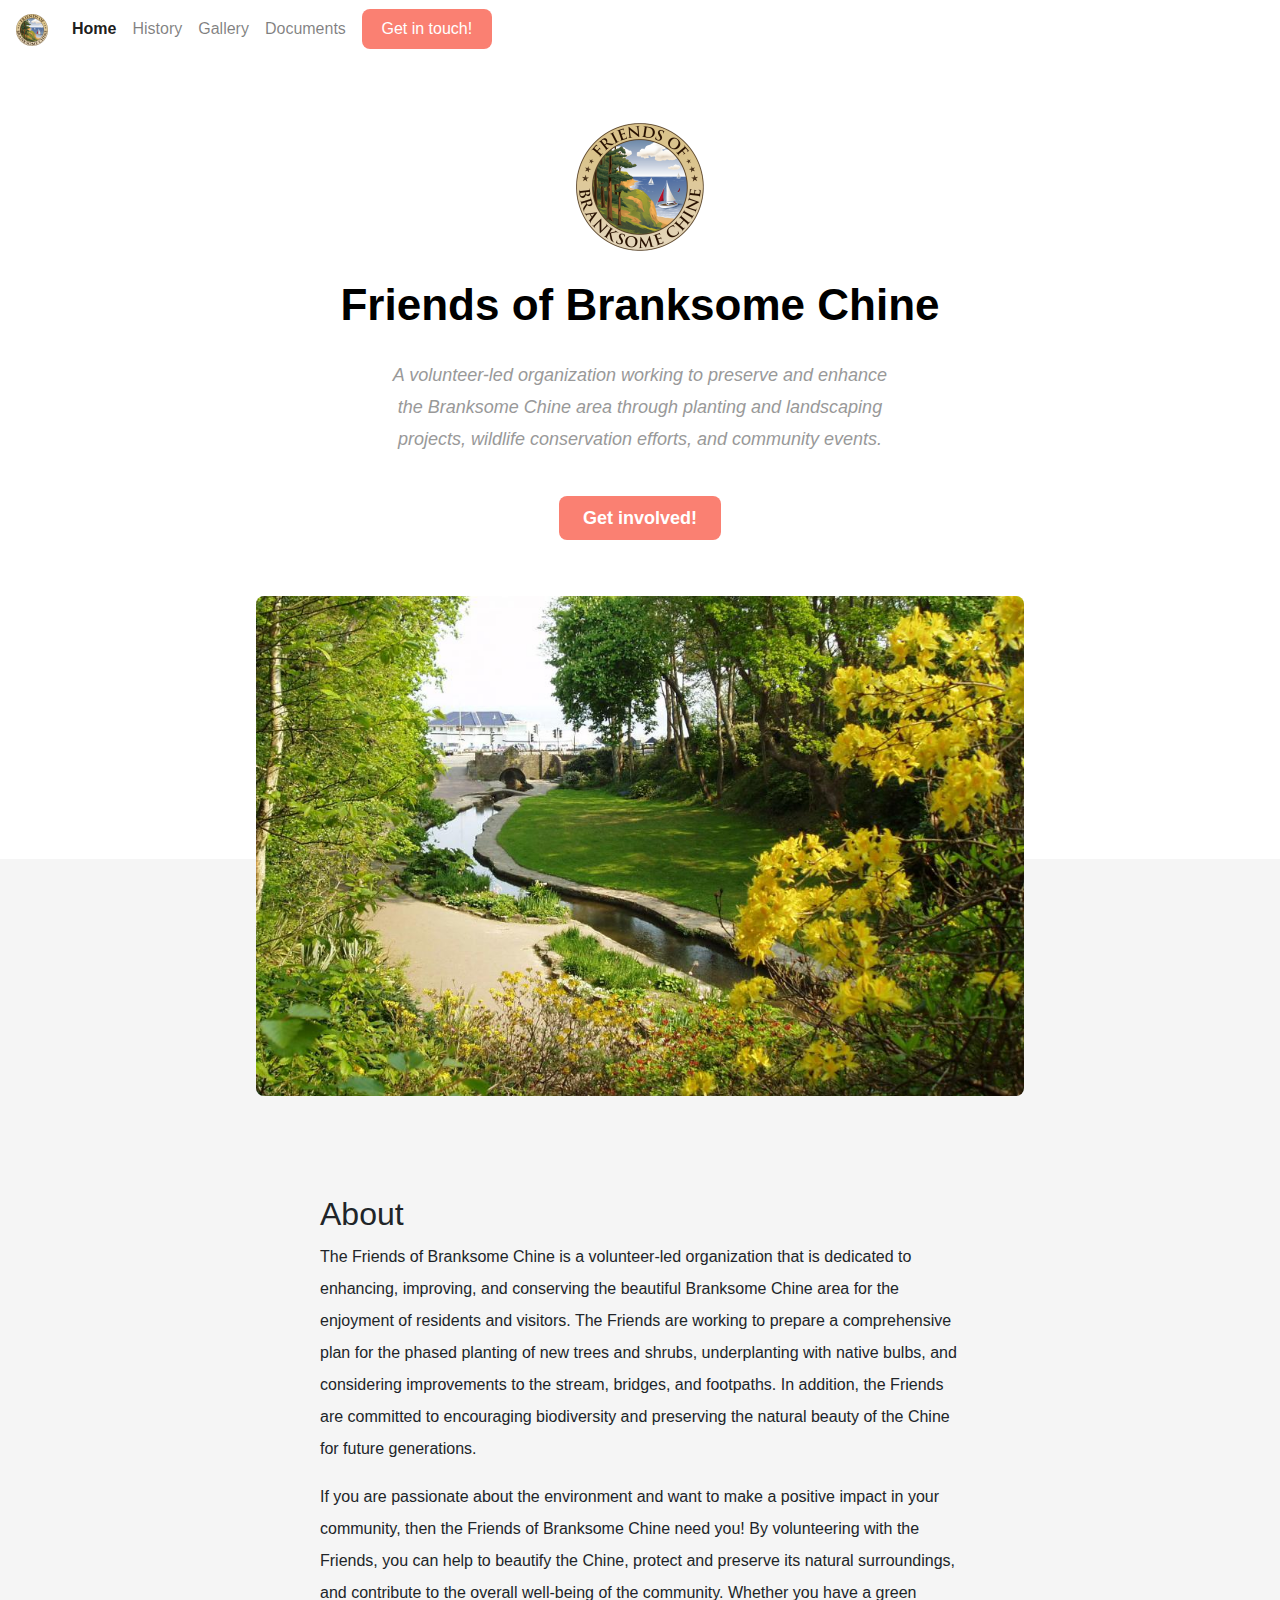
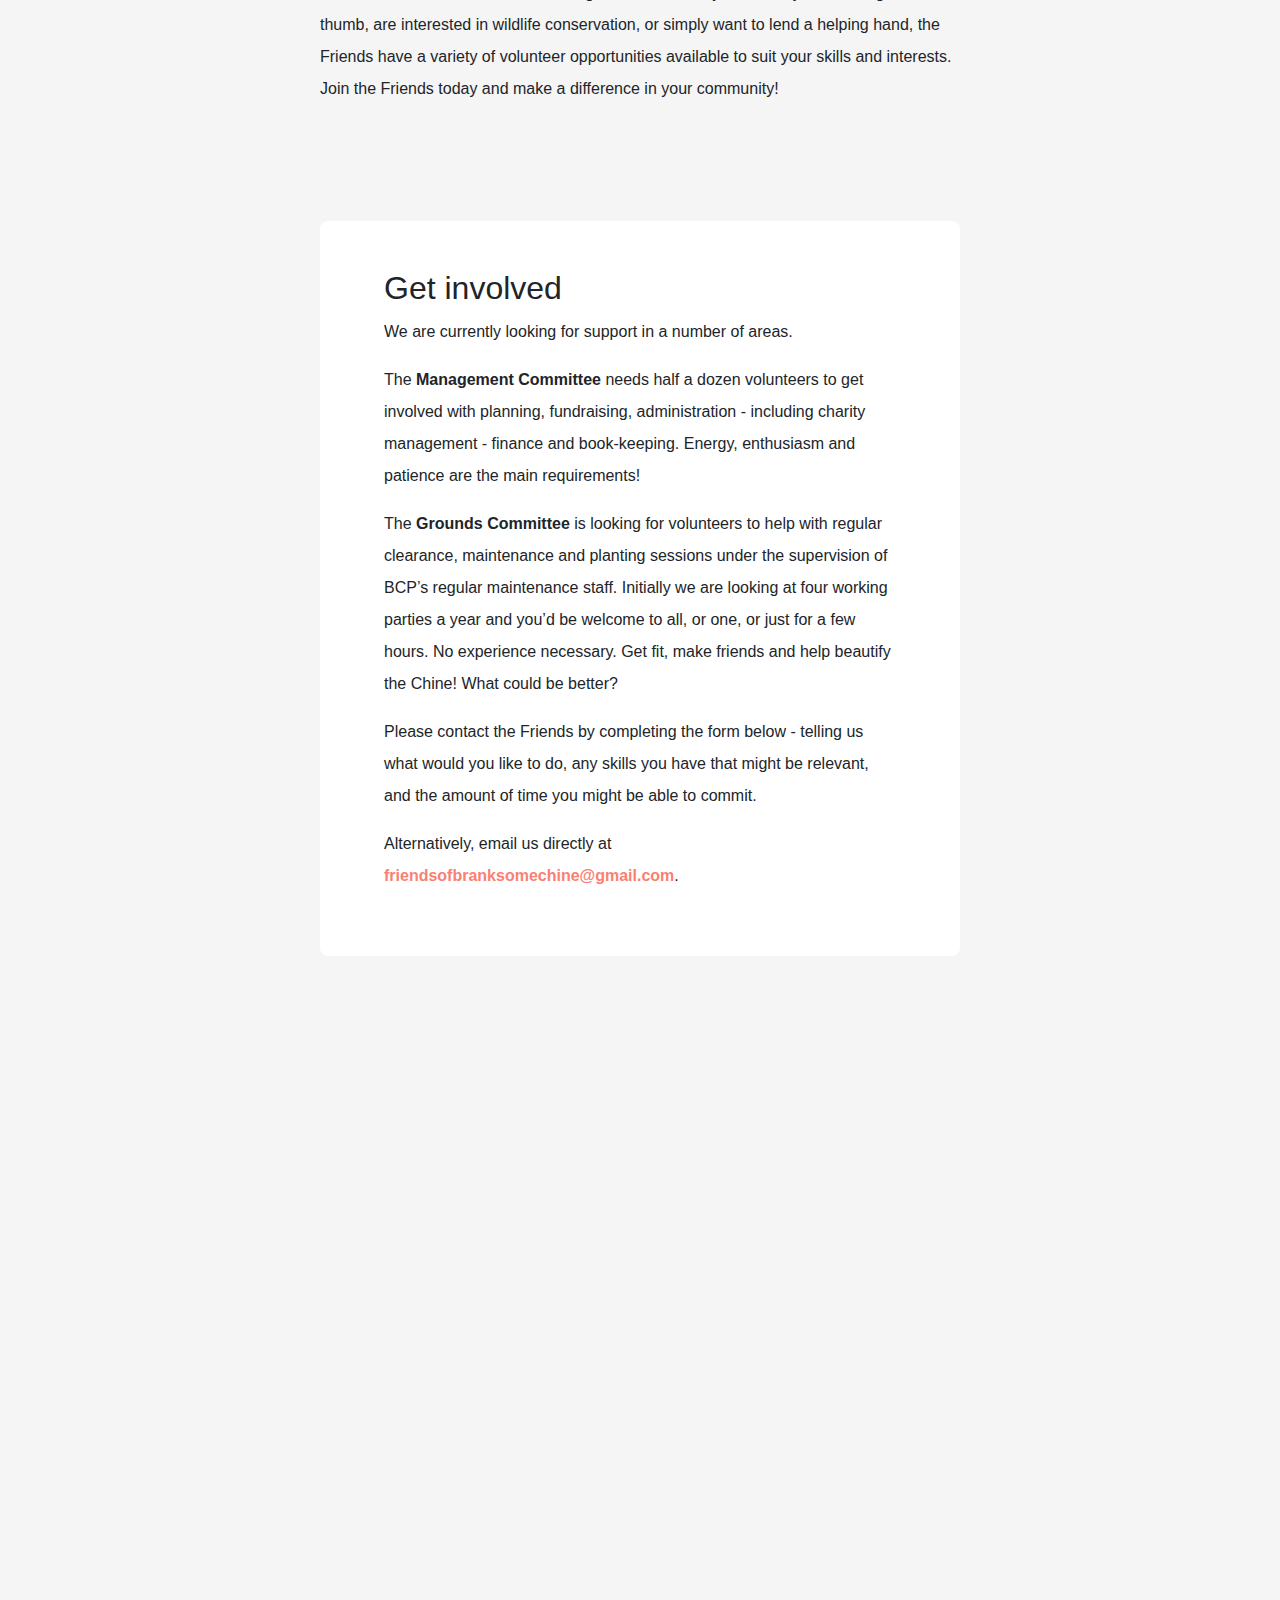
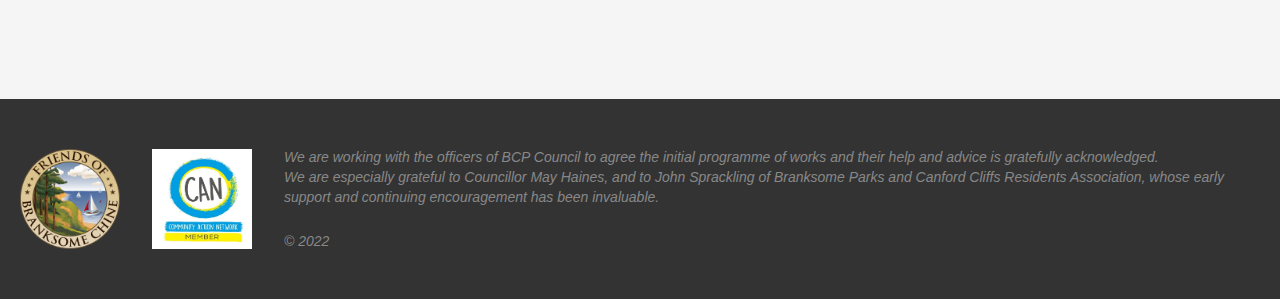
==== commit 4a6c09e7: "extra requested changes" ====
--- a/index.html
+++ b/index.html
@@ -87,7 +87,10 @@
         <img src="img/can-logo.jpg">
       </div>
       <div>
-        <p>We are working with the officers of BCP Council to agree the initial programme of works and their help and advice is gratefully acknowledged.<br>We are especially grateful to Councillor May Haines, whose early support and continuing encouragement has been invaluable.</p><br>
+        <p>We are working with the officers of BCP Council to agree the initial programme of works and their help and advice is gratefully acknowledged.<br>
+          We are especially grateful to Councillor May Haines, and to John Sprackling of Branksome Parks and Canford Cliffs Residents Association,
+          whose early support and continuing encouragement has been invaluable.
+        </p><br>
         <p>© 2022</p>
       </div>
     </div>
--- a/css/main.css
+++ b/css/main.css
@@ -54,6 +54,16 @@
   margin-top: 0;
 }
 
+
+#history-header {
+  margin-bottom: -200px;
+  height: 500px;
+}
+
+#history-header-img {
+  margin-top: -150px;
+}
+
 /* CONTAINERS */
 
 .margin-container {
@@ -225,10 +235,17 @@
 
 /* RESPONSIVE */
 
-@media (min-width: 769px) and (max-width: 1200px) {
+
+@media (min-width: 769px) {
   #responsive-header {
     height: 760px;
     margin-bottom: 200px;
+  }
+
+  #history-header-img {
+    max-width: 400px; /* For landscape images, change this to 50%. */
+    height: auto;
+    margin-top: -240px;
   }
 }
 
@@ -266,7 +283,7 @@
   }
 
   .footer {
-    height: 320px;
+    height: 360px;
   }
 
   .footer-container {
@@ -275,6 +292,7 @@
 
   .img-history {
     width: 100%;
+    height: auto;
     border-radius: 0;
   }
 
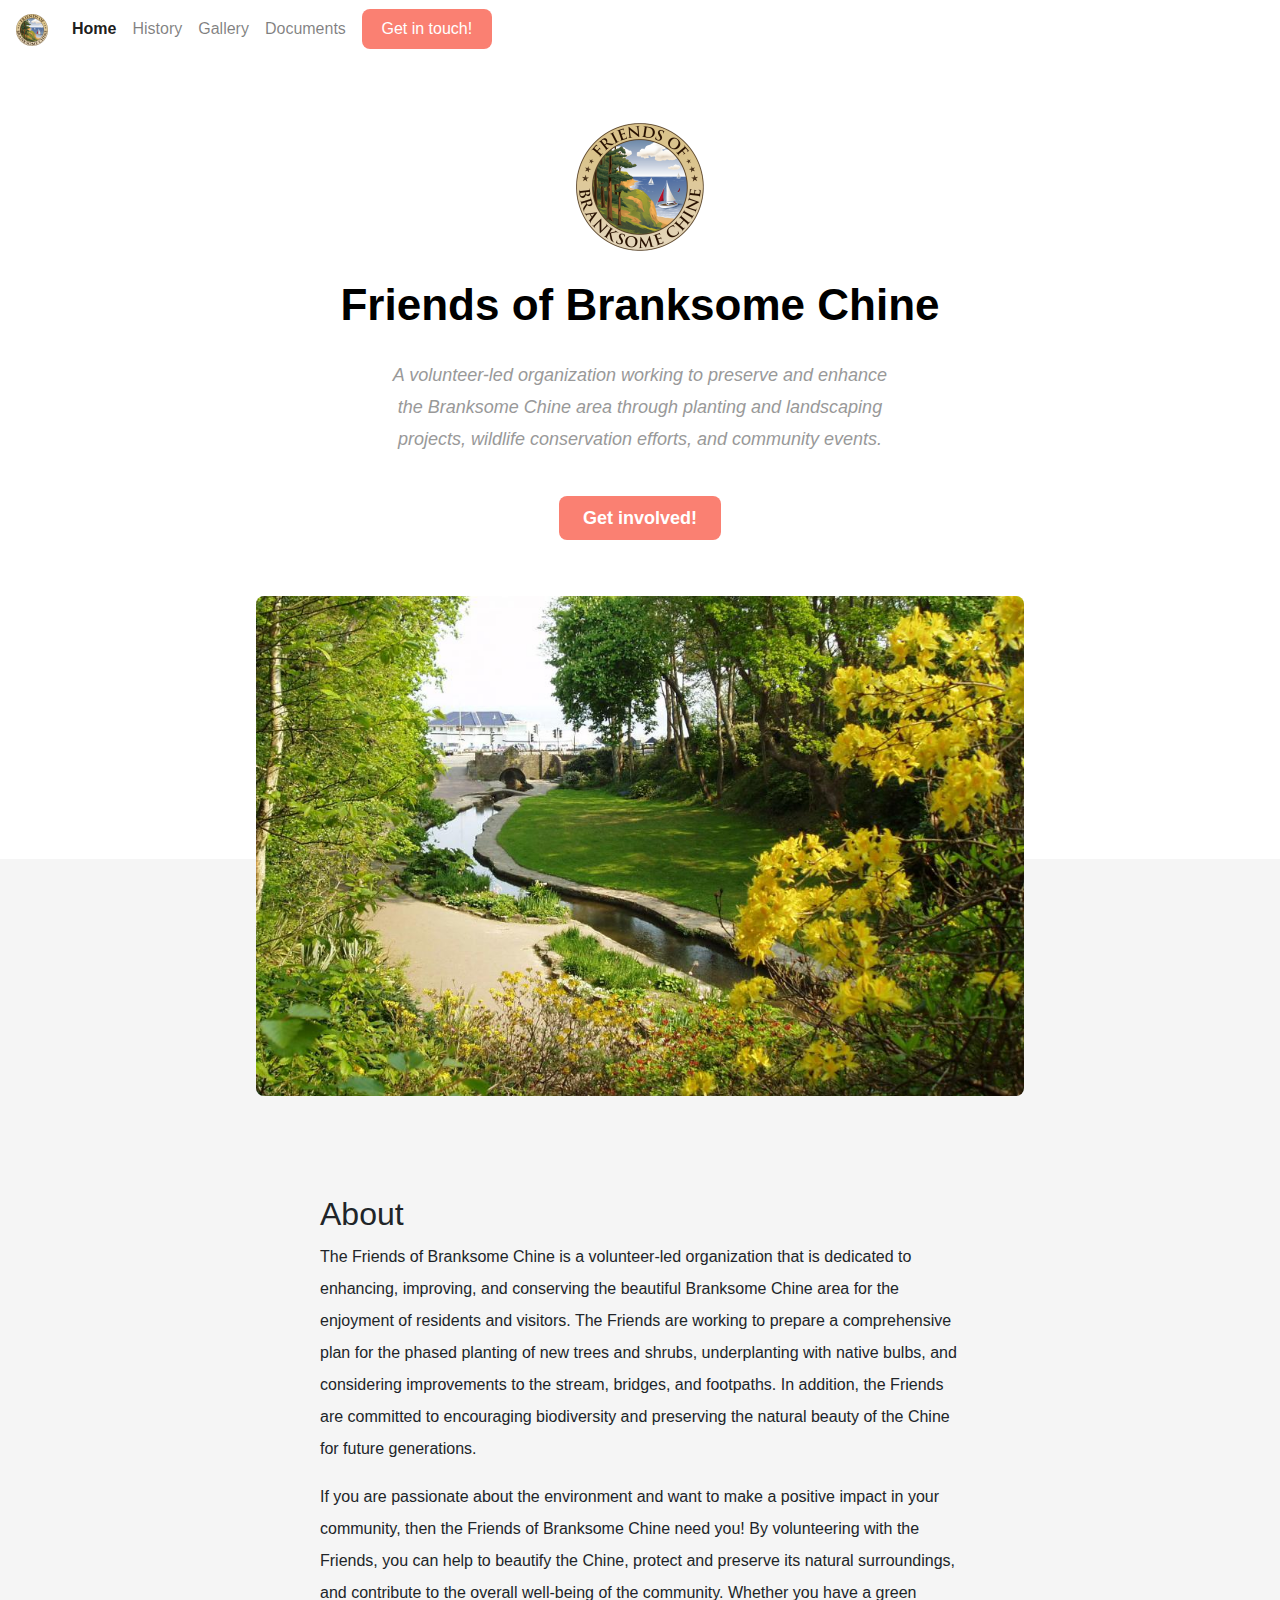
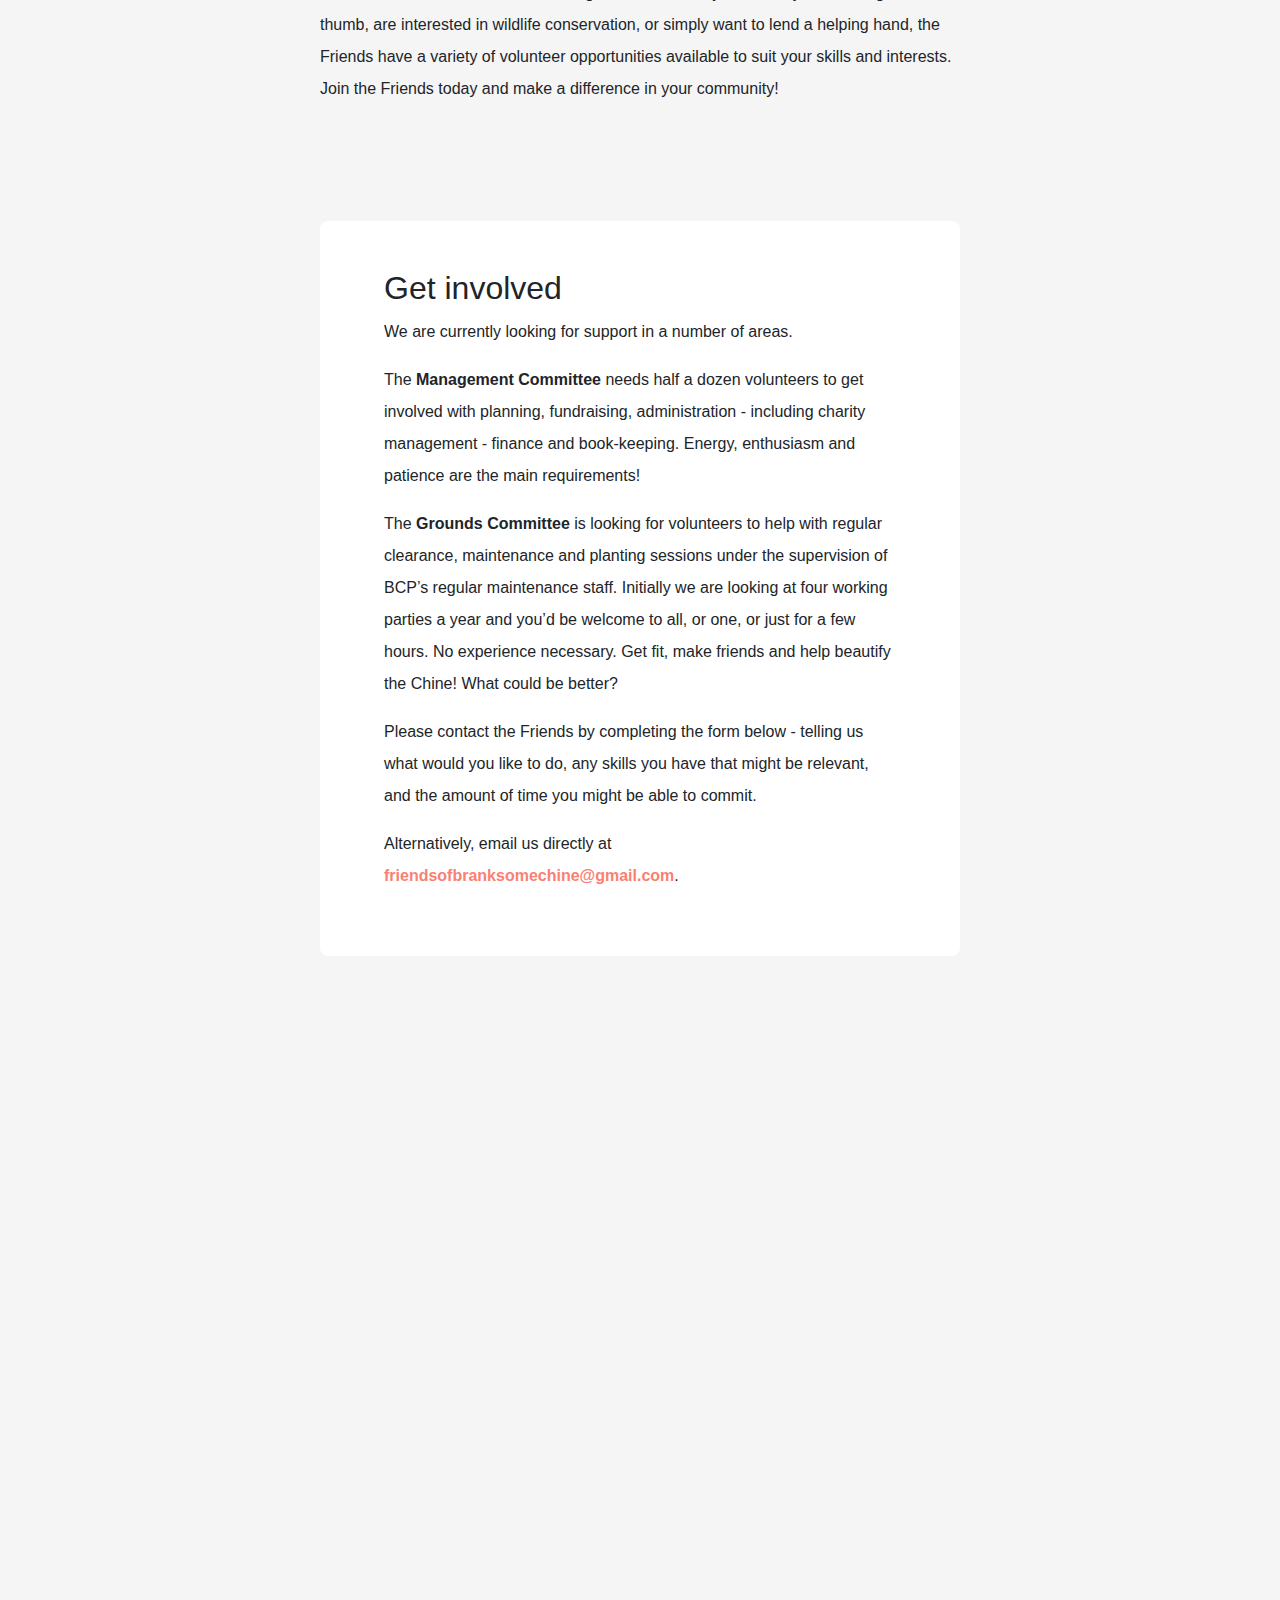
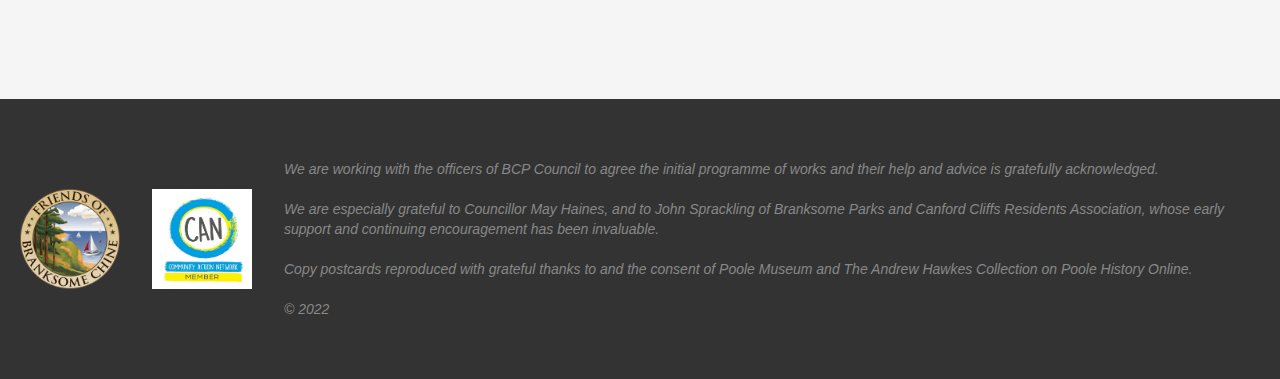
==== commit f6f725eb: "final changes" ====
--- a/index.html
+++ b/index.html
@@ -87,11 +87,11 @@
         <img src="img/can-logo.jpg">
       </div>
       <div>
-        <p>We are working with the officers of BCP Council to agree the initial programme of works and their help and advice is gratefully acknowledged.<br>
+        <p>We are working with the officers of BCP Council to agree the initial programme of works and their help and advice is gratefully acknowledged.<br><br>
           We are especially grateful to Councillor May Haines, and to John Sprackling of Branksome Parks and Canford Cliffs Residents Association,
-          whose early support and continuing encouragement has been invaluable.
-        </p><br>
-        <p>© 2022</p>
+          whose early support and continuing encouragement has been invaluable.<br><br>
+          Copy postcards reproduced with grateful thanks to and the consent of Poole Museum and The Andrew Hawkes Collection on Poole History Online.<br><br>
+          © 2022</p>
       </div>
     </div>
   </div>
--- a/css/main.css
+++ b/css/main.css
@@ -10,7 +10,7 @@
   /* sticky footer */
   position: relative;
   min-height: 100%;
-  padding-bottom: 200px;
+  padding-bottom: 280px;
 }
 
 body {
@@ -167,7 +167,7 @@
   background-color: #333;
   color: #888;
   padding: 20px;
-  height: 200px;
+  height: 280px;
   display: flex;
   align-items: center;
 
@@ -264,6 +264,10 @@
 }
 
 @media (max-width: 768px) {
+  html {
+    padding-bottom: 400px;
+  }
+
   .margin-container {
     margin: 0 10%;
   }
@@ -283,7 +287,8 @@
   }
 
   .footer {
-    height: 360px;
+    height: 500px;
+    padding: 0 32px;
   }
 
   .footer-container {
